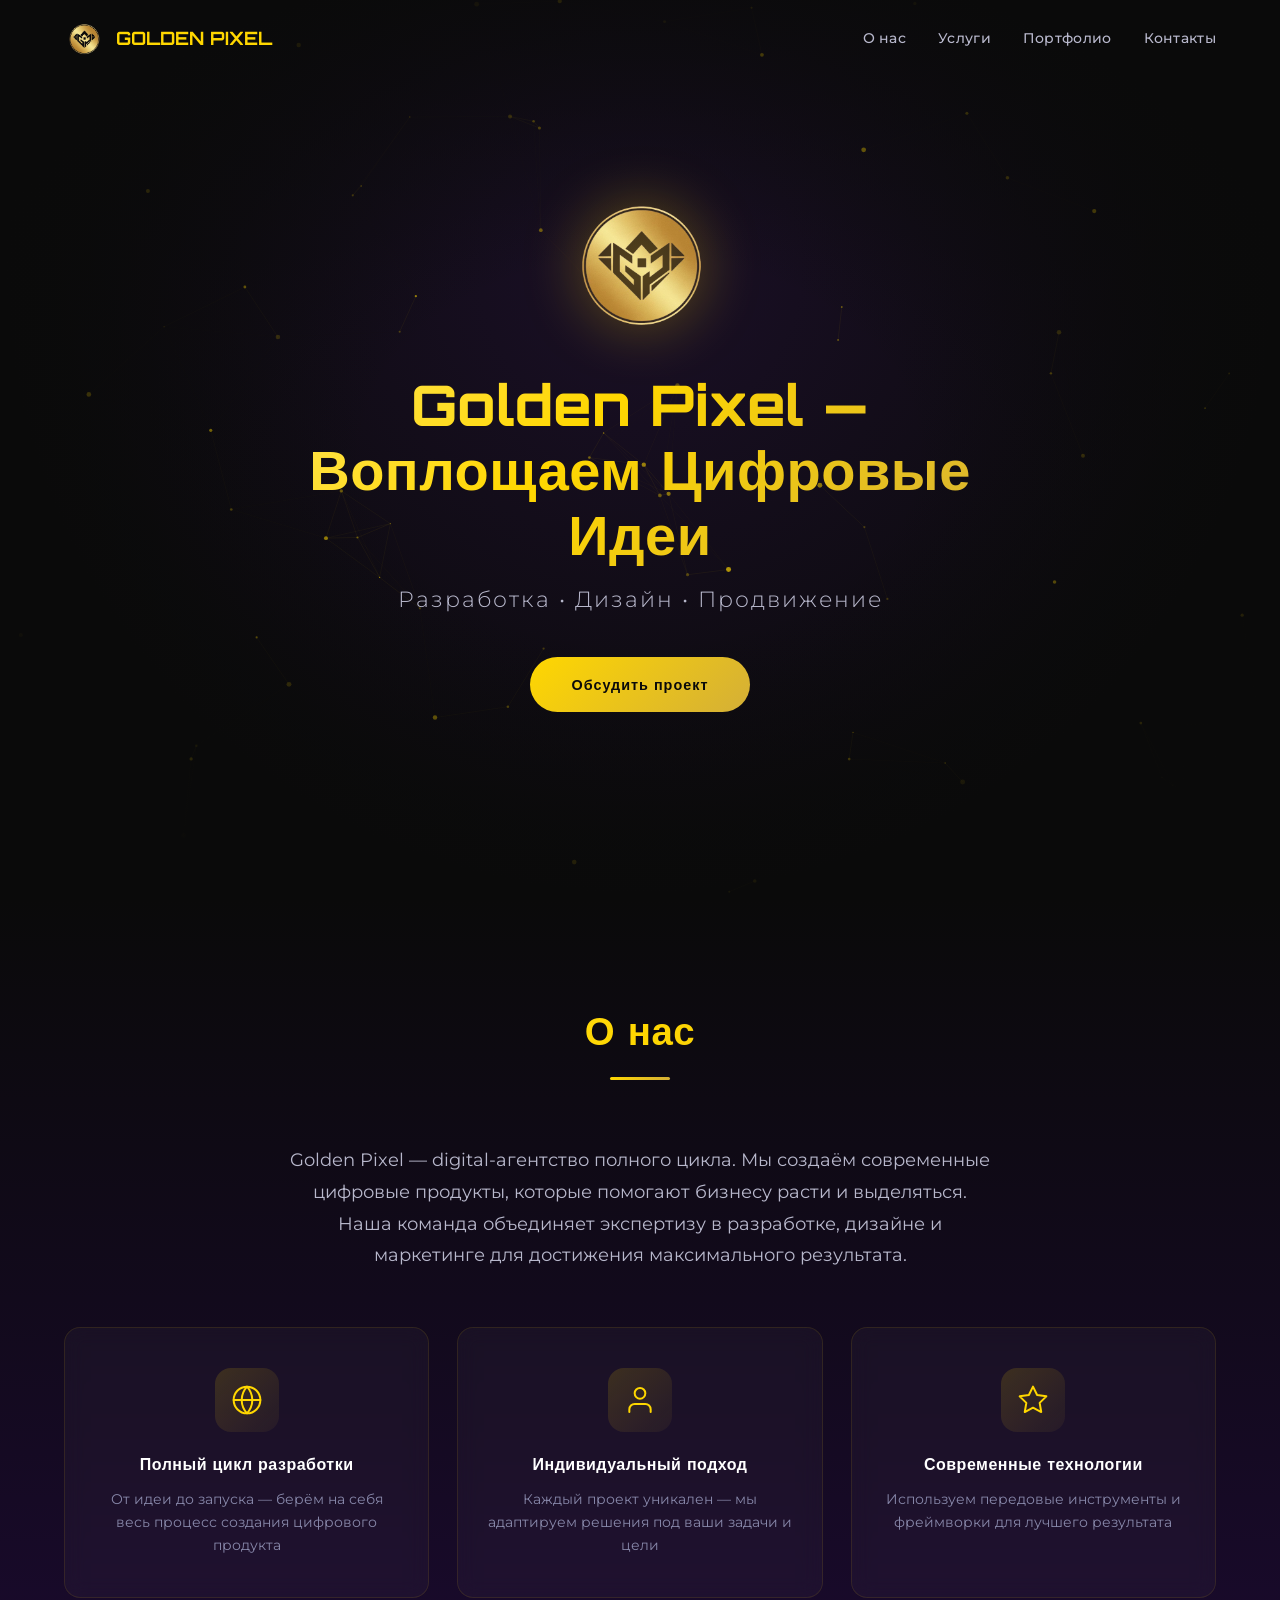
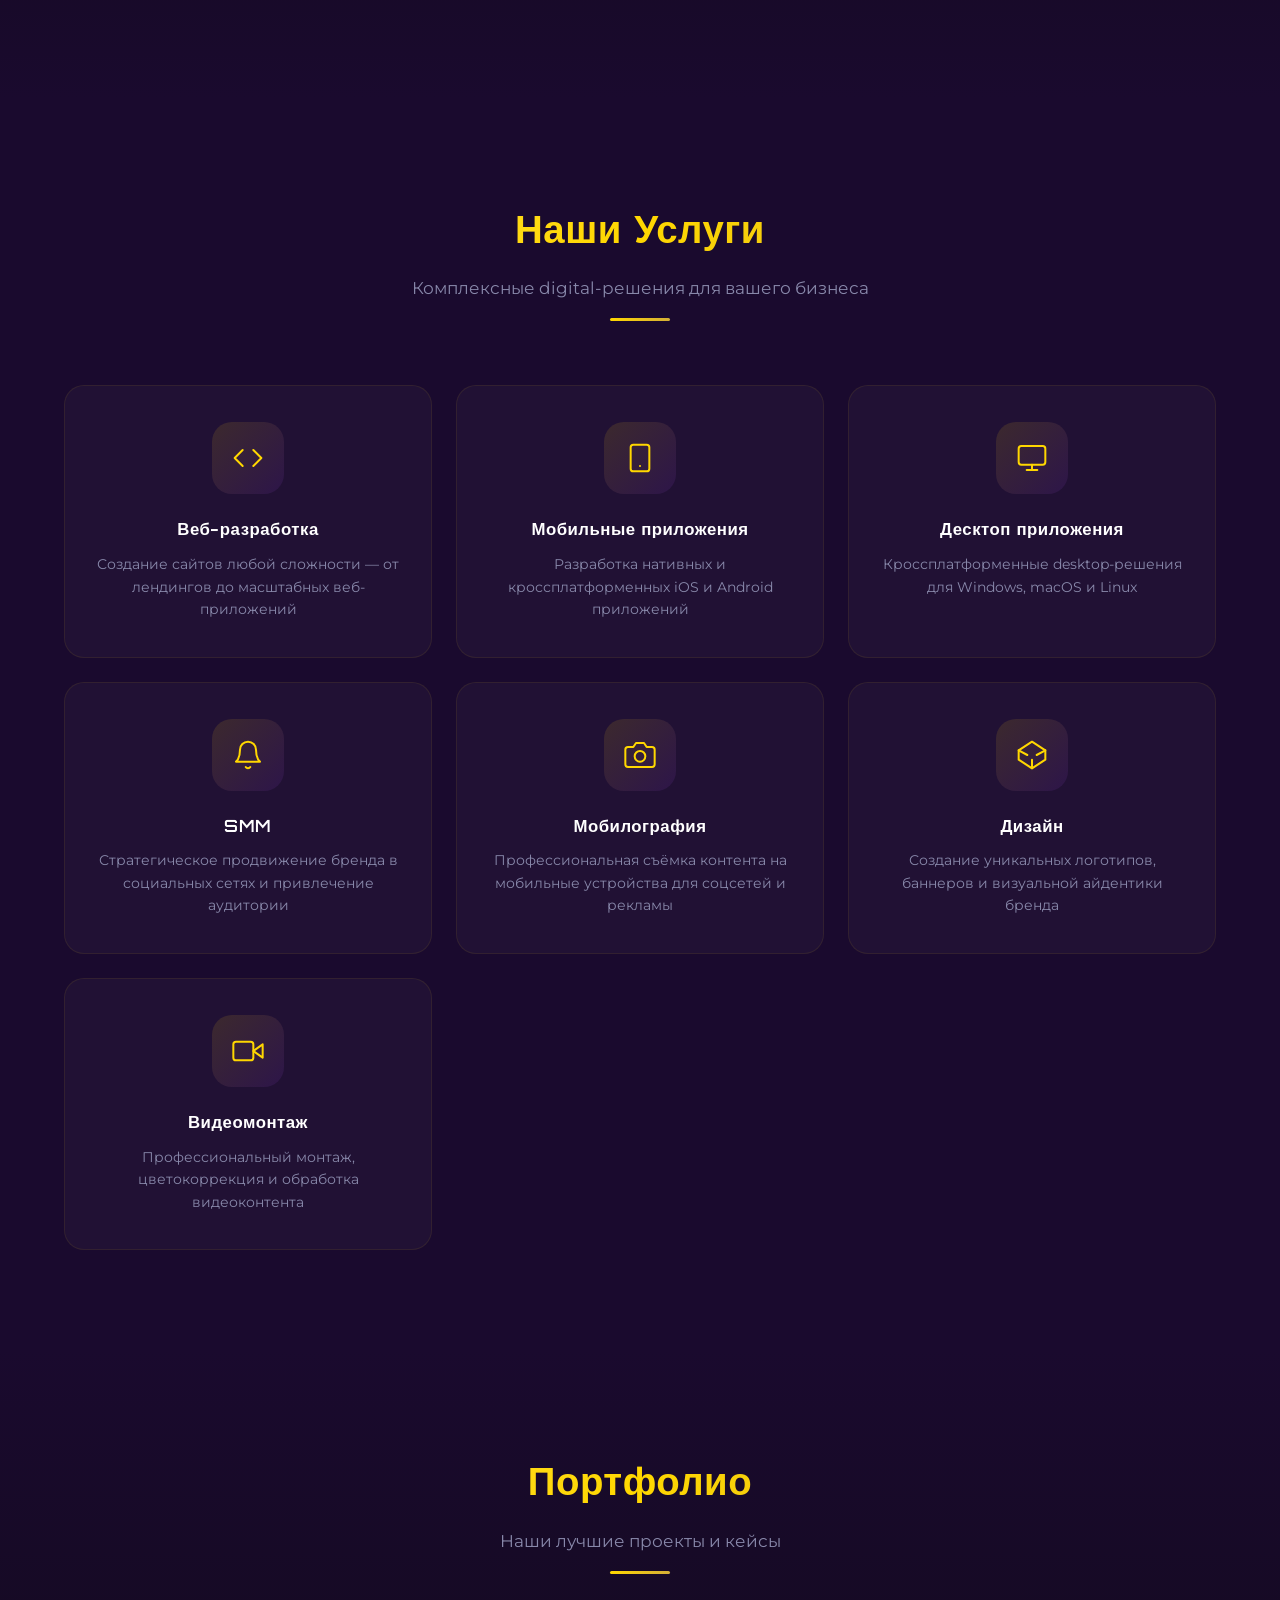
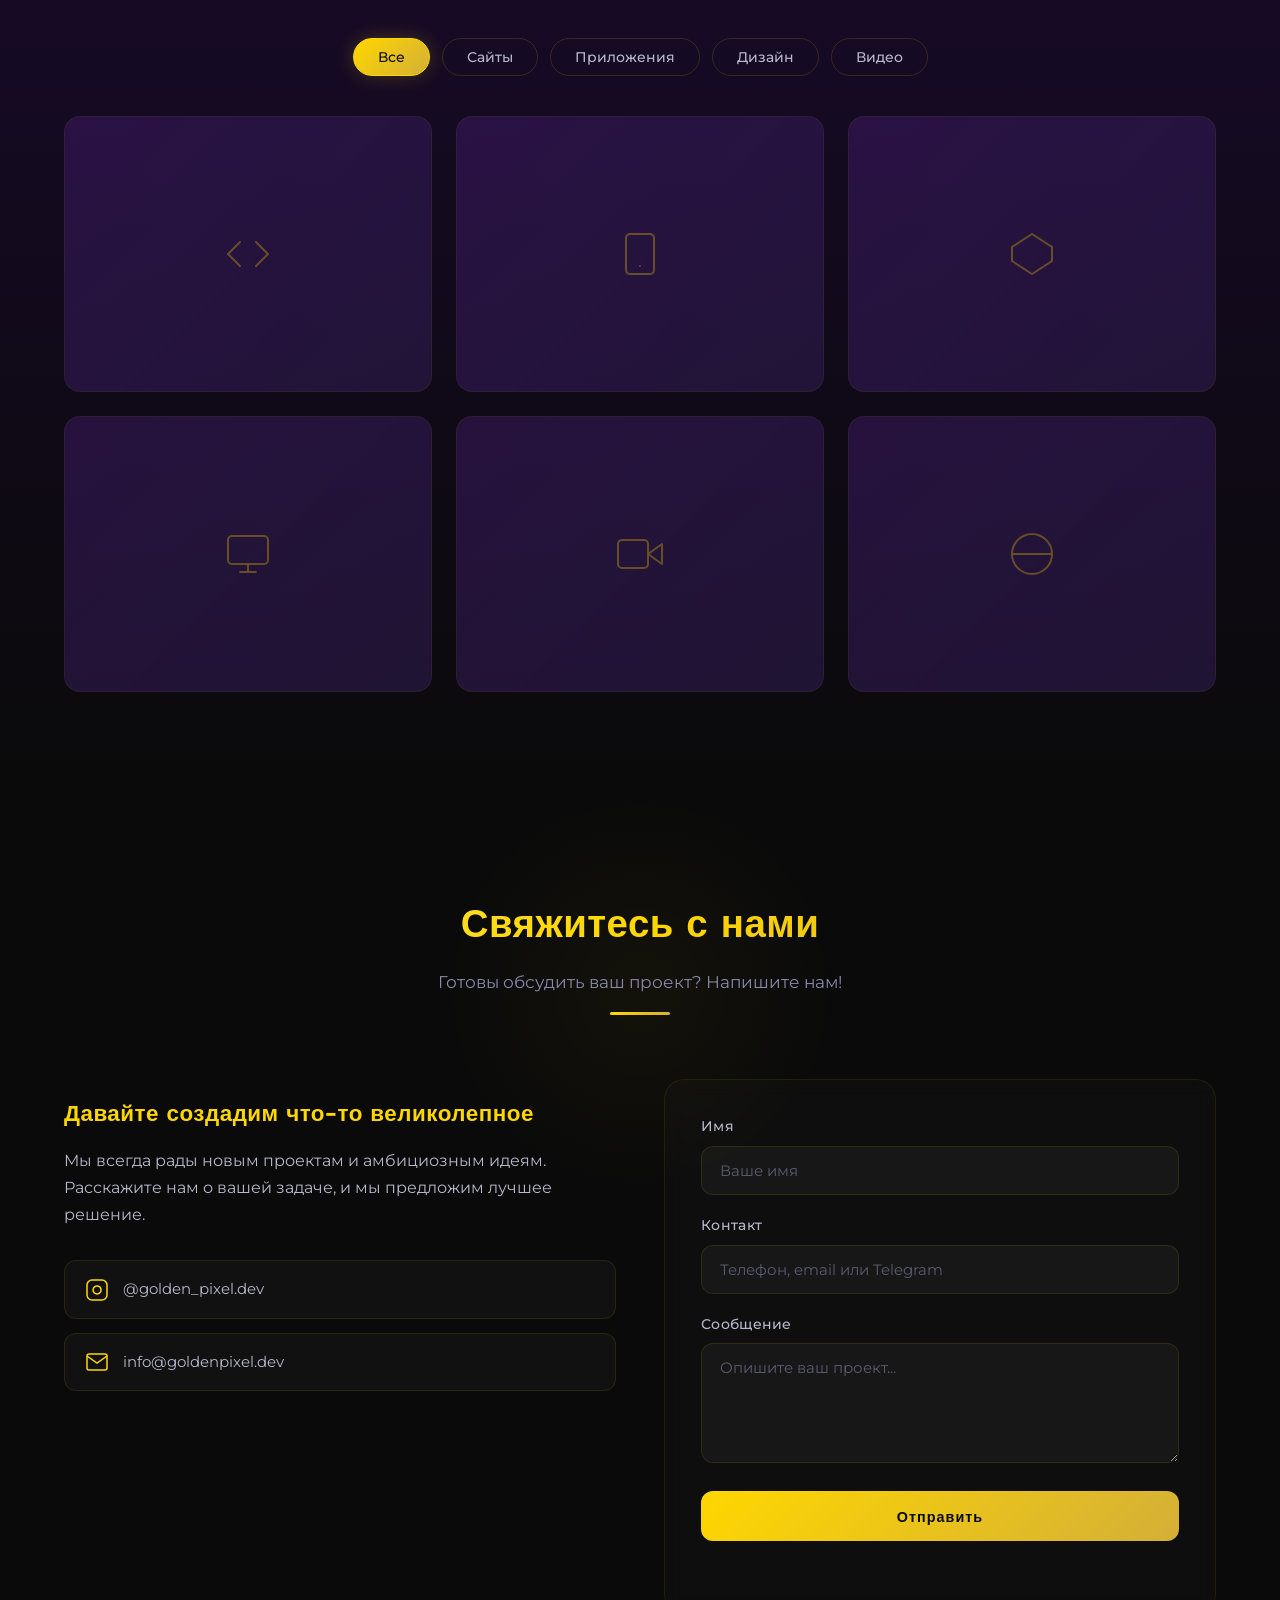
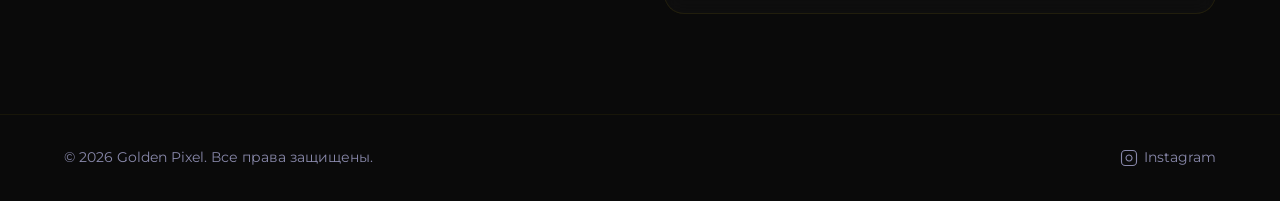
==== index.html @ eb55b077 "Add files via upload" ====
<!DOCTYPE html>
<html lang="ru">

<head>
    <meta charset="UTF-8">
    <meta name="viewport" content="width=device-width, initial-scale=1.0">
    <title>Golden Pixel — Воплощаем Цифровые Идеи</title>
    <meta name="description"
        content="Golden Pixel — digital-агентство полного цикла. Веб-разработка, мобильные приложения, дизайн, SMM и видеомонтаж. Премиальное качество, современные технологии.">

    <!-- Open Graph -->
    <meta property="og:type" content="website">
    <meta property="og:title" content="Golden Pixel — Воплощаем Цифровые Идеи">
    <meta property="og:description"
        content="Digital-агентство полного цикла. Веб-разработка, мобильные приложения, дизайн, SMM и видеомонтаж.">
    <meta property="og:url" content="https://goldenpixel.dev/">
    <meta property="og:site_name" content="Golden Pixel">
    <meta property="og:locale" content="ru_RU">
    <meta property="og:image" content="https://goldenpixel.dev/og-image.png">
    <meta property="og:image:width" content="1200">
    <meta property="og:image:height" content="630">

    <!-- Twitter Card -->
    <meta name="twitter:card" content="summary_large_image">
    <meta name="twitter:title" content="Golden Pixel — Воплощаем Цифровые Идеи">
    <meta name="twitter:description"
        content="Digital-агентство полного цикла. Веб-разработка, мобильные приложения, дизайн, SMM и видеомонтаж.">
    <meta name="twitter:image" content="https://goldenpixel.dev/og-image.png">

    <!-- Theme & PWA -->
    <meta name="theme-color" content="#0a0a0a">
    <meta name="color-scheme" content="dark">

    <!-- Favicon (inline SVG) -->
    <link rel="icon" type="image/svg+xml"
        href="data:image/svg+xml,%3Csvg xmlns='http://www.w3.org/2000/svg' viewBox='0 0 100 100'%3E%3Cdefs%3E%3ClinearGradient id='g' x1='0%25' y1='0%25' x2='100%25' y2='100%25'%3E%3Cstop offset='0%25' stop-color='%23FFE55C'/%3E%3Cstop offset='50%25' stop-color='%23FFD700'/%3E%3Cstop offset='100%25' stop-color='%23D4AF37'/%3E%3C/linearGradient%3E%3C/defs%3E%3Cpolygon points='50,5 95,50 50,95 5,50' fill='url(%23g)'/%3E%3Cpolygon points='50,30 70,50 50,70 30,50' fill='rgba(10,10,10,0.15)'/%3E%3C/svg%3E">

    <!-- Fonts -->
    <link rel="preconnect" href="https://fonts.googleapis.com">
    <link rel="preconnect" href="https://fonts.gstatic.com" crossorigin>
    <link
        href="https://fonts.googleapis.com/css2?family=Orbitron:wght@400;500;600;700;800;900&family=Montserrat:wght@300;400;500;600;700&display=swap"
        rel="stylesheet">

    <!-- Styles -->
    <link rel="stylesheet" href="style.css">
</head>

<body>

    <!-- Skip link для доступности -->
    <a href="#main-content" class="skip-link">Перейти к содержимому</a>

    <!-- Скрытый контейнер для SVG определений (логотип, фильтры) -->
    <svg xmlns="http://www.w3.org/2000/svg" style="position: absolute; width: 0; height: 0; overflow: hidden;"
        aria-hidden="true">
        <defs>
            <linearGradient id="logoGrad" x1="0%" y1="0%" x2="100%" y2="100%">
                <stop offset="0%" style="stop-color:#FFE55C" />
                <stop offset="50%" style="stop-color:#FFD700" />
                <stop offset="100%" style="stop-color:#D4AF37" />
            </linearGradient>
            <filter id="glow">
                <feGaussianBlur stdDeviation="3" result="coloredBlur" />
                <feMerge>
                    <feMergeNode in="coloredBlur" />
                    <feMergeNode in="SourceGraphic" />
                </feMerge>
            </filter>
        </defs>
    </svg>

    <!-- ========== NAVIGATION ========== -->
    <nav class="navbar" id="navbar">
        <div class="container">
            <a href="#hero" class="nav-logo">
                <img src="photo_2025-12-09_22-14-41-removebg-preview.png" alt="Golden Pixel Logo" class="nav-logo-img">
                GOLDEN PIXEL
            </a>
            <div class="nav-links">
                <a href="#about">О нас</a>
                <a href="#services">Услуги</a>
                <a href="#portfolio">Портфолио</a>
                <a href="#contacts">Контакты</a>
            </div>
            <button class="nav-burger" id="burger" onclick="toggleMenu()" aria-label="Открыть меню"
                aria-expanded="false" aria-controls="mobileMenu">
                <span></span>
                <span></span>
                <span></span>
            </button>
        </div>
    </nav>

    <!-- Mobile Menu -->
    <div class="mobile-menu" id="mobileMenu" role="dialog" aria-label="Навигация">
        <a href="#about" onclick="toggleMenu()">О нас</a>
        <a href="#services" onclick="toggleMenu()">Услуги</a>
        <a href="#portfolio" onclick="toggleMenu()">Портфолио</a>
        <a href="#contacts" onclick="toggleMenu()">Контакты</a>
    </div>

    <!-- ========== HERO SECTION ========== -->
    <main id="main-content">
        <section class="hero" id="hero">
            <canvas class="hero-canvas" id="heroCanvas"></canvas>
            <div class="hero-overlay"></div>
            <div class="hero-content">
                <div class="hero-logo">
                    <img src="photo_2025-12-09_22-14-41-removebg-preview.png" alt="Golden Pixel Large Logo">
                </div>
                <h1>Golden Pixel — Воплощаем Цифровые Идеи</h1>
                <p class="hero-subtitle">Разработка &bull; Дизайн &bull; Продвижение</p>
                <a href="#contacts" class="btn-primary">Обсудить проект</a>
            </div>
        </section>

        <!-- ========== ABOUT SECTION ========== -->
        <section class="section about" id="about">
            <div class="container">
                <div class="section-header reveal">
                    <h2>О нас</h2>
                    <div class="section-divider"></div>
                </div>
                <p class="about-text reveal">
                    Golden Pixel — digital-агентство полного цикла. Мы создаём современные цифровые продукты, которые
                    помогают бизнесу расти и выделяться. Наша команда объединяет экспертизу в разработке, дизайне и
                    маркетинге для достижения максимального результата.
                </p>
                <div class="advantages-grid">
                    <div class="advantage-card reveal reveal-delay-1">
                        <div class="advantage-icon">
                            <svg viewBox="0 0 24 24" stroke-linecap="round" stroke-linejoin="round">
                                <circle cx="12" cy="12" r="10" />
                                <path
                                    d="M2 12h20M12 2a15.3 15.3 0 0 1 4 10 15.3 15.3 0 0 1-4 10 15.3 15.3 0 0 1-4-10 15.3 15.3 0 0 1 4-10z" />
                            </svg>
                        </div>
                        <h3>Полный цикл разработки</h3>
                        <p>От идеи до запуска — берём на себя весь процесс создания цифрового продукта</p>
                    </div>
                    <div class="advantage-card reveal reveal-delay-2">
                        <div class="advantage-icon">
                            <svg viewBox="0 0 24 24" stroke-linecap="round" stroke-linejoin="round">
                                <path d="M20 21v-2a4 4 0 0 0-4-4H8a4 4 0 0 0-4 4v2" />
                                <circle cx="12" cy="7" r="4" />
                            </svg>
                        </div>
                        <h3>Индивидуальный подход</h3>
                        <p>Каждый проект уникален — мы адаптируем решения под ваши задачи и цели</p>
                    </div>
                    <div class="advantage-card reveal reveal-delay-3">
                        <div class="advantage-icon">
                            <svg viewBox="0 0 24 24" stroke-linecap="round" stroke-linejoin="round">
                                <polygon
                                    points="12 2 15.09 8.26 22 9.27 17 14.14 18.18 21.02 12 17.77 5.82 21.02 7 14.14 2 9.27 8.91 8.26 12 2" />
                            </svg>
                        </div>
                        <h3>Современные технологии</h3>
                        <p>Используем передовые инструменты и фреймворки для лучшего результата</p>
                    </div>
                </div>
            </div>
        </section>

        <!-- ========== SERVICES SECTION ========== -->
        <section class="section services" id="services">
            <div class="container">
                <div class="section-header reveal">
                    <h2>Наши Услуги</h2>
                    <p>Комплексные digital-решения для вашего бизнеса</p>
                    <div class="section-divider"></div>
                </div>
                <div class="services-grid">
                    <div class="service-card reveal reveal-delay-1">
                        <div class="service-icon">
                            <svg width="32" height="32" viewBox="0 0 24 24" fill="none" stroke="#FFD700"
                                stroke-width="1.5" stroke-linecap="round" stroke-linejoin="round">
                                <polyline points="16 18 22 12 16 6" />
                                <polyline points="8 6 2 12 8 18" />
                            </svg>
                        </div>
                        <h3>Веб-разработка</h3>
                        <p>Создание сайтов любой сложности — от лендингов до масштабных веб-приложений</p>
                    </div>
                    <div class="service-card reveal reveal-delay-2">
                        <div class="service-icon">
                            <svg width="32" height="32" viewBox="0 0 24 24" fill="none" stroke="#FFD700"
                                stroke-width="1.5" stroke-linecap="round" stroke-linejoin="round">
                                <rect x="5" y="2" width="14" height="20" rx="2" ry="2" />
                                <line x1="12" y1="18" x2="12.01" y2="18" />
                            </svg>
                        </div>
                        <h3>Мобильные приложения</h3>
                        <p>Разработка нативных и кроссплатформенных iOS и Android приложений</p>
                    </div>
                    <div class="service-card reveal reveal-delay-3">
                        <div class="service-icon">
                            <svg width="32" height="32" viewBox="0 0 24 24" fill="none" stroke="#FFD700"
                                stroke-width="1.5" stroke-linecap="round" stroke-linejoin="round">
                                <rect x="2" y="3" width="20" height="14" rx="2" ry="2" />
                                <line x1="8" y1="21" x2="16" y2="21" />
                                <line x1="12" y1="17" x2="12" y2="21" />
                            </svg>
                        </div>
                        <h3>Десктоп приложения</h3>
                        <p>Кроссплатформенные desktop-решения для Windows, macOS и Linux</p>
                    </div>
                    <div class="service-card reveal reveal-delay-4">
                        <div class="service-icon">
                            <svg width="32" height="32" viewBox="0 0 24 24" fill="none" stroke="#FFD700"
                                stroke-width="1.5" stroke-linecap="round" stroke-linejoin="round">
                                <path d="M18 8A6 6 0 0 0 6 8c0 7-3 9-3 9h18s-3-2-3-9" />
                                <path d="M13.73 21a2 2 0 0 1-3.46 0" />
                            </svg>
                        </div>
                        <h3>SMM</h3>
                        <p>Стратегическое продвижение бренда в социальных сетях и привлечение аудитории</p>
                    </div>
                    <div class="service-card reveal reveal-delay-5">
                        <div class="service-icon">
                            <svg width="32" height="32" viewBox="0 0 24 24" fill="none" stroke="#FFD700"
                                stroke-width="1.5" stroke-linecap="round" stroke-linejoin="round">
                                <path
                                    d="M23 19a2 2 0 0 1-2 2H3a2 2 0 0 1-2-2V8a2 2 0 0 1 2-2h4l2-3h6l2 3h4a2 2 0 0 1 2 2z" />
                                <circle cx="12" cy="13" r="4" />
                            </svg>
                        </div>
                        <h3>Мобилография</h3>
                        <p>Профессиональная съёмка контента на мобильные устройства для соцсетей и рекламы</p>
                    </div>
                    <div class="service-card reveal reveal-delay-6">
                        <div class="service-icon">
                            <!-- Fixed: replaced invalid <pentagon> with valid SVG hexagon path -->
                            <svg width="32" height="32" viewBox="0 0 24 24" fill="none" stroke="#FFD700"
                                stroke-width="1.5" stroke-linecap="round" stroke-linejoin="round">
                                <path d="M12 2l10 6.5v7L12 22 2 15.5v-7L12 2z" />
                                <line x1="12" y1="22" x2="12" y2="15.5" />
                                <line x1="22" y1="8.5" x2="15.5" y2="12" />
                                <line x1="2" y1="8.5" x2="8.5" y2="12" />
                            </svg>
                        </div>
                        <h3>Дизайн</h3>
                        <p>Создание уникальных логотипов, баннеров и визуальной айдентики бренда</p>
                    </div>
                    <div class="service-card reveal reveal-delay-7">
                        <div class="service-icon">
                            <svg width="32" height="32" viewBox="0 0 24 24" fill="none" stroke="#FFD700"
                                stroke-width="1.5" stroke-linecap="round" stroke-linejoin="round">
                                <polygon points="23 7 16 12 23 17 23 7" />
                                <rect x="1" y="5" width="15" height="14" rx="2" ry="2" />
                            </svg>
                        </div>
                        <h3>Видеомонтаж</h3>
                        <p>Профессиональный монтаж, цветокоррекция и обработка видеоконтента</p>
                    </div>
                </div>
            </div>
        </section>

        <!-- ========== PORTFOLIO SECTION ========== -->
        <section class="section portfolio" id="portfolio">
            <div class="container">
                <div class="section-header reveal">
                    <h2>Портфолио</h2>
                    <p>Наши лучшие проекты и кейсы</p>
                    <div class="section-divider"></div>
                </div>
                <div class="portfolio-tabs reveal" role="tablist" aria-label="Фильтр проектов">
                    <button class="portfolio-tab active" role="tab" aria-selected="true" aria-controls="portfolio-grid"
                        data-filter="all" id="tab-all">Все</button>
                    <button class="portfolio-tab" role="tab" aria-selected="false" aria-controls="portfolio-grid"
                        data-filter="sites" id="tab-sites">Сайты</button>
                    <button class="portfolio-tab" role="tab" aria-selected="false" aria-controls="portfolio-grid"
                        data-filter="apps" id="tab-apps">Приложения</button>
                    <button class="portfolio-tab" role="tab" aria-selected="false" aria-controls="portfolio-grid"
                        data-filter="design" id="tab-design">Дизайн</button>
                    <button class="portfolio-tab" role="tab" aria-selected="false" aria-controls="portfolio-grid"
                        data-filter="video" id="tab-video">Видео</button>
                </div>
                <div class="portfolio-grid" id="portfolio-grid" role="tabpanel" aria-labelledby="tab-all">
                    <div class="portfolio-item reveal reveal-delay-1" data-category="sites">
                        <div class="portfolio-placeholder">
                            <svg viewBox="0 0 24 24" stroke-linecap="round" stroke-linejoin="round">
                                <polyline points="16 18 22 12 16 6" />
                                <polyline points="8 6 2 12 8 18" />
                            </svg>
                        </div>
                        <div class="portfolio-item-overlay">
                            <h4>Корпоративный сайт</h4>
                            <p>Веб-разработка</p>
                        </div>
                    </div>
                    <div class="portfolio-item reveal reveal-delay-2" data-category="apps">
                        <div class="portfolio-placeholder">
                            <svg viewBox="0 0 24 24" stroke-linecap="round" stroke-linejoin="round">
                                <rect x="5" y="2" width="14" height="20" rx="2" ry="2" />
                                <line x1="12" y1="18" x2="12.01" y2="18" />
                            </svg>
                        </div>
                        <div class="portfolio-item-overlay">
                            <h4>Мобильное приложение</h4>
                            <p>iOS & Android</p>
                        </div>
                    </div>
                    <div class="portfolio-item reveal reveal-delay-3" data-category="design">
                        <div class="portfolio-placeholder">
                            <svg viewBox="0 0 24 24" stroke-linecap="round" stroke-linejoin="round">
                                <path d="M12 2l10 6.5v7L12 22 2 15.5v-7L12 2z" />
                            </svg>
                        </div>
                        <div class="portfolio-item-overlay">
                            <h4>Фирменный стиль</h4>
                            <p>Брендинг & Дизайн</p>
                        </div>
                    </div>
                    <div class="portfolio-item reveal reveal-delay-4" data-category="sites">
                        <div class="portfolio-placeholder">
                            <svg viewBox="0 0 24 24" stroke-linecap="round" stroke-linejoin="round">
                                <rect x="2" y="3" width="20" height="14" rx="2" ry="2" />
                                <line x1="8" y1="21" x2="16" y2="21" />
                                <line x1="12" y1="17" x2="12" y2="21" />
                            </svg>
                        </div>
                        <div class="portfolio-item-overlay">
                            <h4>Интернет-магазин</h4>
                            <p>E-Commerce</p>
                        </div>
                    </div>
                    <div class="portfolio-item reveal reveal-delay-5" data-category="video">
                        <div class="portfolio-placeholder">
                            <svg viewBox="0 0 24 24" stroke-linecap="round" stroke-linejoin="round">
                                <polygon points="23 7 16 12 23 17 23 7" />
                                <rect x="1" y="5" width="15" height="14" rx="2" ry="2" />
                            </svg>
                        </div>
                        <div class="portfolio-item-overlay">
                            <h4>Рекламный ролик</h4>
                            <p>Видеопродакшн</p>
                        </div>
                    </div>
                    <div class="portfolio-item reveal reveal-delay-6" data-category="design">
                        <div class="portfolio-placeholder">
                            <svg viewBox="0 0 24 24" stroke-linecap="round" stroke-linejoin="round">
                                <circle cx="12" cy="12" r="10" />
                                <path d="M2 12h20" />
                            </svg>
                        </div>
                        <div class="portfolio-item-overlay">
                            <h4>Баннерная реклама</h4>
                            <p>Digital-дизайн</p>
                        </div>
                    </div>
                </div>
            </div>
        </section>

        <!-- ========== CONTACTS SECTION ========== -->
        <section class="section contacts" id="contacts">
            <div class="container">
                <div class="section-header reveal">
                    <h2>Свяжитесь с нами</h2>
                    <p>Готовы обсудить ваш проект? Напишите нам!</p>
                    <div class="section-divider"></div>
                </div>
                <div class="contacts-wrapper">
                    <div class="contacts-info reveal">
                        <h3>Давайте создадим что-то великолепное</h3>
                        <p>Мы всегда рады новым проектам и амбициозным идеям. Расскажите нам о вашей задаче, и мы
                            предложим
                            лучшее решение.</p>
                        <a href="https://www.instagram.com/golden_pixel.dev/" target="_blank" rel="noopener"
                            class="contact-link">
                            <svg viewBox="0 0 24 24">
                                <rect x="2" y="2" width="20" height="20" rx="5" ry="5" />
                                <path d="M16 11.37A4 4 0 1 1 12.63 8 4 4 0 0 1 16 11.37z" />
                                <line x1="17.5" y1="6.5" x2="17.51" y2="6.5" />
                            </svg>
                            <span>@golden_pixel.dev</span>
                        </a>
                        <a href="mailto:info@goldenpixel.dev" class="contact-link">
                            <svg viewBox="0 0 24 24">
                                <path d="M4 4h16c1.1 0 2 .9 2 2v12c0 1.1-.9 2-2 2H4c-1.1 0-2-.9-2-2V6c0-1.1.9-2 2-2z" />
                                <polyline points="22,6 12,13 2,6" />
                            </svg>
                            <span>info@goldenpixel.dev</span>
                        </a>
                    </div>
                    <form class="contact-form reveal reveal-delay-2" id="contactForm"
                        action="https://formspree.io/f/YOUR_FORM_ID" method="POST" onsubmit="handleSubmit(event)">
                        <div class="form-group">
                            <label for="name">Имя</label>
                            <input type="text" id="name" name="name" placeholder="Ваше имя" required
                                autocomplete="name">
                        </div>
                        <div class="form-group">
                            <label for="contact">Контакт</label>
                            <input type="text" id="contact" name="contact" placeholder="Телефон, email или Telegram"
                                required autocomplete="email">
                        </div>
                        <div class="form-group">
                            <label for="message">Сообщение</label>
                            <textarea id="message" name="message" placeholder="Опишите ваш проект..."
                                required></textarea>
                        </div>
                        <button type="submit" class="btn-submit">Отправить</button>
                        <p class="form-status" id="formStatus" role="status" aria-live="polite"></p>
                    </form>
                </div>
            </div>
        </section>
    </main>

    <!-- ========== FOOTER ========== -->
    <footer class="footer">
        <div class="container">
            <span class="footer-copy">&copy; <span id="year"></span> Golden Pixel. Все права защищены.</span>
            <div class="footer-links">
                <a href="https://www.instagram.com/golden_pixel.dev/" target="_blank" rel="noopener">
                    <svg viewBox="0 0 24 24" fill="none" stroke="currentColor" stroke-width="1.5">
                        <rect x="2" y="2" width="20" height="20" rx="5" ry="5" />
                        <path d="M16 11.37A4 4 0 1 1 12.63 8 4 4 0 0 1 16 11.37z" />
                        <line x1="17.5" y1="6.5" x2="17.51" y2="6.5" />
                    </svg>
                    Instagram
                </a>
            </div>
        </div>
    </footer>

    <!-- Scripts -->
    <script src="script.js"></script>

</body>

</html>
---- style.css ----
/* ========== RESET & BASE ========== */
*,
*::before,
*::after {
    margin: 0;
    padding: 0;
    box-sizing: border-box;
}

/* Skip link — виден только при фокусе с клавиатуры */
.skip-link {
    position: absolute;
    top: -100px;
    left: 24px;
    z-index: 10000;
    padding: 12px 24px;
    background: var(--gold);
    color: var(--bg-dark);
    font-family: 'Orbitron', sans-serif;
    font-weight: 600;
    font-size: 0.9rem;
    border-radius: 8px;
    transition: top 0.3s ease;
}

.skip-link:focus {
    top: 24px;
    outline: 2px solid var(--gold-light);
    outline-offset: 2px;
}

:root {
    --gold: #FFD700;
    --gold-dark: #D4AF37;
    --gold-light: #FFE55C;
    --purple-deep: #2D1B4E;
    --purple: #4A1F7A;
    --purple-light: #6B3FA0;
    --bg-dark: #0a0a0a;
    --bg-purple: #1a0a2e;
    --text-primary: #ffffff;
    --text-secondary: #b8b8cc;
    --text-muted: #8888aa;
    --card-bg: rgba(255, 255, 255, 0.03);
    --card-border: rgba(255, 215, 0, 0.1);
    --glow-gold: 0 0 30px rgba(255, 215, 0, 0.3);
    --glow-gold-strong: 0 0 50px rgba(255, 215, 0, 0.5), 0 0 100px rgba(255, 215, 0, 0.2);
}

html {
    scroll-behavior: smooth;
}

body {
    font-family: 'Montserrat', sans-serif;
    background: var(--bg-dark);
    color: var(--text-primary);
    overflow-x: hidden;
    line-height: 1.6;
    width: 100%;
    position: relative;
}

html {
    scroll-behavior: smooth;
    overflow-x: hidden;
    width: 100%;
}

h1,
h2,
h3,
h4,
h5,
h6 {
    font-family: 'Orbitron', sans-serif;
    letter-spacing: 0.5px;
    overflow-wrap: break-word;
    word-wrap: break-word;
}

a {
    text-decoration: none;
    color: inherit;
}

/* Фокус для клавиатурной навигации */
a:focus-visible,
button:focus-visible,
input:focus-visible,
textarea:focus-visible {
    outline: 2px solid var(--gold);
    outline-offset: 2px;
}

ul {
    list-style: none;
}

.container {
    max-width: 1200px;
    margin: 0 auto;
    padding: 0 24px;
}

/* ========== NAVIGATION ========== */
.navbar {
    position: fixed;
    top: 0;
    left: 0;
    width: 100%;
    z-index: 1000;
    padding: 18px 0;
    transition: all 0.4s cubic-bezier(0.4, 0, 0.2, 1);
}

.navbar.scrolled {
    padding: 10px 0;
    background: rgba(10, 10, 10, 0.92);
    backdrop-filter: blur(20px);
    -webkit-backdrop-filter: blur(20px);
    border-bottom: 1px solid rgba(255, 215, 0, 0.08);
}

.navbar .container {
    display: flex;
    align-items: center;
    justify-content: space-between;
}

.nav-logo {
    display: flex;
    align-items: center;
    gap: 12px;
    font-family: 'Orbitron', sans-serif;
    font-weight: 700;
    font-size: 1.15rem;
    color: var(--gold);
}

.nav-logo-img {
    height: 40px;
    width: auto;
    object-fit: contain;
}

.nav-links {
    display: flex;
    gap: 32px;
    align-items: center;
}

.nav-links a {
    font-size: 0.88rem;
    font-weight: 500;
    color: var(--text-secondary);
    transition: color 0.3s;
    position: relative;
    letter-spacing: 0.3px;
}

.nav-links a::after {
    content: '';
    position: absolute;
    bottom: -4px;
    left: 0;
    width: 0;
    height: 2px;
    background: var(--gold);
    transition: width 0.3s;
}

.nav-links a:hover {
    color: var(--gold);
}

.nav-links a:hover::after {
    width: 100%;
}

.nav-burger {
    display: none;
    flex-direction: column;
    gap: 5px;
    cursor: pointer;
    padding: 4px;
    z-index: 1001;
    background: none;
    border: none;
}

.nav-burger span {
    width: 26px;
    height: 2px;
    background: var(--gold);
    border-radius: 2px;
    transition: all 0.3s;
}

.nav-burger.active span:nth-child(1) {
    transform: rotate(45deg) translate(5px, 5px);
}

.nav-burger.active span:nth-child(2) {
    opacity: 0;
}

.nav-burger.active span:nth-child(3) {
    transform: rotate(-45deg) translate(5px, -5px);
}

/* ========== HERO SECTION ========== */
.hero {
    position: relative;
    min-height: 100vh;
    display: flex;
    align-items: center;
    justify-content: center;
    overflow: hidden;
    background: radial-gradient(ellipse at 50% 30%, rgba(74, 31, 122, 0.25) 0%, var(--bg-dark) 70%);
}

.hero-canvas {
    position: absolute;
    top: 0;
    left: 0;
    width: 100%;
    height: 100%;
    z-index: 1;
}

.hero-overlay {
    position: absolute;
    top: 0;
    left: 0;
    width: 100%;
    height: 100%;
    background: radial-gradient(ellipse at center, transparent 30%, var(--bg-dark) 80%);
    z-index: 2;
}

.hero-content {
    position: relative;
    z-index: 3;
    text-align: center;
    max-width: 800px;
    padding: 0 24px;
    will-change: transform, opacity;
}

.hero-logo {
    width: 160px;
    height: 160px;
    margin: 0 auto 32px;
    animation: floatLogo 6s ease-in-out infinite;
}

.hero-logo img {
    width: 100%;
    height: 100%;
    object-fit: contain;
    filter: drop-shadow(0 0 30px rgba(255, 215, 0, 0.4));
}

@keyframes floatLogo {

    0%,
    100% {
        transform: translateY(0);
    }

    50% {
        transform: translateY(-12px);
    }
}

.hero h1 {
    font-size: clamp(2rem, 5vw, 3.5rem);
    font-weight: 800;
    line-height: 1.15;
    margin-bottom: 16px;
    background: linear-gradient(135deg, var(--gold-light) 0%, var(--gold) 40%, var(--gold-dark) 100%);
    -webkit-background-clip: text;
    -webkit-text-fill-color: transparent;
    background-clip: text;
}

.hero-subtitle {
    font-size: clamp(1rem, 2.5vw, 1.35rem);
    font-weight: 300;
    color: var(--text-secondary);
    margin-bottom: 40px;
    letter-spacing: 2px;
}

.btn-primary {
    display: inline-block;
    font-family: 'Orbitron', sans-serif;
    font-size: 0.9rem;
    font-weight: 600;
    padding: 16px 42px;
    background: linear-gradient(135deg, var(--gold) 0%, var(--gold-dark) 100%);
    color: var(--bg-dark);
    border: none;
    border-radius: 50px;
    cursor: pointer;
    transition: all 0.4s cubic-bezier(0.4, 0, 0.2, 1);
    letter-spacing: 1px;
    position: relative;
    overflow: hidden;
}

.btn-primary::before {
    content: '';
    position: absolute;
    top: 0;
    left: -100%;
    width: 100%;
    height: 100%;
    background: linear-gradient(90deg, transparent, rgba(255, 255, 255, 0.3), transparent);
    transition: left 0.5s;
}

.btn-primary:hover {
    transform: translateY(-3px) scale(1.04);
    box-shadow: var(--glow-gold-strong);
}

.btn-primary:hover::before {
    left: 100%;
}



/* ========== SECTION COMMON ========== */
.section {
    padding: 100px 0;
    position: relative;
    overflow: hidden;
}

.section-header {
    text-align: center;
    margin-bottom: 64px;
}

.section-header h2 {
    font-size: clamp(1.6rem, 3.5vw, 2.4rem);
    font-weight: 700;
    margin-bottom: 16px;
    background: linear-gradient(135deg, var(--gold-light), var(--gold), var(--gold-dark));
    -webkit-background-clip: text;
    -webkit-text-fill-color: transparent;
    background-clip: text;
}

.section-header p {
    font-size: 1.05rem;
    color: var(--text-muted);
    max-width: 560px;
    margin: 0 auto;
}

.section-divider {
    width: 60px;
    height: 3px;
    background: linear-gradient(90deg, var(--gold), var(--gold-dark));
    margin: 16px auto 0;
    border-radius: 2px;
}

/* ========== ABOUT SECTION ========== */
.about {
    background: linear-gradient(180deg, var(--bg-dark) 0%, var(--bg-purple) 100%);
}

.about-text {
    text-align: center;
    max-width: 700px;
    margin: 0 auto 56px;
    font-size: 1.1rem;
    color: var(--text-secondary);
    line-height: 1.8;
}

.advantages-grid {
    display: grid;
    grid-template-columns: repeat(3, 1fr);
    gap: 28px;
    width: 100%;
}

.advantage-card {
    background: var(--card-bg);
    border: 1px solid var(--card-border);
    border-radius: 16px;
    padding: 40px 28px;
    text-align: center;
    transition: all 0.4s cubic-bezier(0.4, 0, 0.2, 1);
    backdrop-filter: blur(10px);
}

.advantage-card:hover {
    transform: translateY(-6px);
    border-color: rgba(255, 215, 0, 0.3);
    box-shadow: var(--glow-gold);
}

.advantage-icon {
    width: 64px;
    height: 64px;
    margin: 0 auto 20px;
    background: linear-gradient(135deg, rgba(255, 215, 0, 0.15), rgba(212, 175, 55, 0.05));
    border-radius: 16px;
    display: flex;
    align-items: center;
    justify-content: center;
}

.advantage-icon svg {
    width: 32px;
    height: 32px;
    stroke: var(--gold);
    fill: none;
    stroke-width: 1.5;
}

.advantage-card h3 {
    font-size: 1rem;
    font-weight: 600;
    margin-bottom: 10px;
    color: var(--text-primary);
}

.advantage-card p {
    font-size: 0.9rem;
    color: var(--text-muted);
    line-height: 1.6;
}

/* ========== SERVICES SECTION ========== */
.services {
    background: var(--bg-purple);
}

.services-grid {
    display: grid;
    grid-template-columns: repeat(auto-fit, minmax(280px, 1fr));
    gap: 24px;
    width: 100%;
}

.service-card {
    background: rgba(255, 255, 255, 0.03);
    border: 1px solid rgba(255, 215, 0, 0.08);
    border-radius: 20px;
    padding: 36px 28px;
    text-align: center;
    transition: all 0.45s cubic-bezier(0.4, 0, 0.2, 1);
    position: relative;
    overflow: hidden;
}

.service-card::before {
    content: '';
    position: absolute;
    top: 0;
    left: 0;
    right: 0;
    height: 3px;
    background: linear-gradient(90deg, transparent, var(--gold), transparent);
    opacity: 0;
    transition: opacity 0.4s;
}

.service-card:hover {
    transform: translateY(-8px);
    border-color: rgba(255, 215, 0, 0.25);
    box-shadow: 0 20px 60px rgba(0, 0, 0, 0.4), 0 0 40px rgba(255, 215, 0, 0.1);
    background: rgba(255, 255, 255, 0.05);
}

.service-card:hover::before {
    opacity: 1;
}

.service-icon {
    width: 72px;
    height: 72px;
    margin: 0 auto 22px;
    background: linear-gradient(135deg, rgba(255, 215, 0, 0.12), rgba(74, 31, 122, 0.3));
    border-radius: 20px;
    display: flex;
    align-items: center;
    justify-content: center;
    font-size: 2rem;
    transition: all 0.4s;
}

.service-card:hover .service-icon {
    transform: scale(1.1) rotate(5deg);
    box-shadow: 0 0 25px rgba(255, 215, 0, 0.2);
}

.service-card h3 {
    font-size: 1.05rem;
    font-weight: 600;
    margin-bottom: 10px;
    color: var(--text-primary);
}

.service-card p {
    font-size: 0.88rem;
    color: var(--text-muted);
    line-height: 1.6;
}

/* ========== PORTFOLIO SECTION ========== */
.portfolio {
    background: linear-gradient(180deg, var(--bg-purple) 0%, var(--bg-dark) 100%);
}

.portfolio-tabs {
    display: flex;
    justify-content: center;
    gap: 12px;
    margin-bottom: 40px;
    flex-wrap: wrap;
}

.portfolio-tab {
    font-family: 'Montserrat', sans-serif;
    font-size: 0.85rem;
    font-weight: 500;
    padding: 10px 24px;
    border: 1px solid rgba(255, 215, 0, 0.15);
    border-radius: 30px;
    background: transparent;
    color: var(--text-secondary);
    cursor: pointer;
    transition: all 0.3s;
}

.portfolio-tab:hover,
.portfolio-tab.active {
    background: linear-gradient(135deg, var(--gold), var(--gold-dark));
    color: var(--bg-dark);
    border-color: var(--gold);
    box-shadow: 0 0 20px rgba(255, 215, 0, 0.2);
}

.portfolio-grid {
    display: grid;
    grid-template-columns: repeat(auto-fit, minmax(280px, 1fr));
    gap: 24px;
    width: 100%;
}

.portfolio-item {
    position: relative;
    border-radius: 16px;
    overflow: hidden;
    aspect-ratio: 4/3;
    background: linear-gradient(135deg, rgba(74, 31, 122, 0.4), rgba(45, 27, 78, 0.6));
    border: 1px solid rgba(255, 215, 0, 0.06);
    cursor: pointer;
    transition: all 0.4s;
}

.portfolio-item:hover {
    transform: translateY(-4px);
    box-shadow: 0 16px 48px rgba(0, 0, 0, 0.4);
    border-color: rgba(255, 215, 0, 0.2);
}

.portfolio-placeholder {
    width: 100%;
    height: 100%;
    display: flex;
    flex-direction: column;
    align-items: center;
    justify-content: center;
    gap: 12px;
    transition: all 0.4s;
}

.portfolio-placeholder svg {
    width: 48px;
    height: 48px;
    stroke: var(--gold);
    opacity: 0.3;
    fill: none;
    stroke-width: 1;
}

.portfolio-item-overlay {
    position: absolute;
    bottom: 0;
    left: 0;
    right: 0;
    padding: 24px;
    background: linear-gradient(0deg, rgba(10, 10, 10, 0.95) 0%, transparent 100%);
    transform: translateY(20px);
    opacity: 0;
    transition: all 0.4s;
}

.portfolio-item:hover .portfolio-item-overlay {
    transform: translateY(0);
    opacity: 1;
}

.portfolio-item-overlay h4 {
    font-size: 0.95rem;
    color: var(--gold);
    margin-bottom: 4px;
}

.portfolio-item-overlay p {
    font-size: 0.8rem;
    color: var(--text-muted);
}

/* ========== CONTACTS SECTION ========== */
.contacts {
    background: var(--bg-dark);
    position: relative;
}

.contacts::before {
    content: '';
    position: absolute;
    top: 0;
    left: 50%;
    transform: translateX(-50%);
    width: 400px;
    height: 400px;
    background: radial-gradient(circle, rgba(255, 215, 0, 0.04) 0%, transparent 70%);
    pointer-events: none;
}

.contacts-wrapper {
    display: grid;
    grid-template-columns: 1fr 1fr;
    gap: 48px;
    align-items: start;
    width: 100%;
}

.contacts-info {
    padding-top: 16px;
}

.contacts-info h3 {
    font-size: 1.4rem;
    color: var(--gold);
    margin-bottom: 16px;
}

.contacts-info p {
    color: var(--text-secondary);
    margin-bottom: 32px;
    line-height: 1.7;
}

.contact-link {
    display: flex;
    align-items: center;
    gap: 14px;
    padding: 16px 20px;
    background: var(--card-bg);
    border: 1px solid var(--card-border);
    border-radius: 12px;
    margin-bottom: 14px;
    transition: all 0.3s;
}

.contact-link:hover {
    border-color: rgba(255, 215, 0, 0.3);
    transform: translateX(6px);
    box-shadow: var(--glow-gold);
}

.contact-link svg {
    width: 24px;
    height: 24px;
    stroke: var(--gold);
    fill: none;
    stroke-width: 1.5;
    flex-shrink: 0;
}

.contact-link span {
    font-size: 0.95rem;
    color: var(--text-secondary);
}

.contact-form {
    background: rgba(255, 255, 255, 0.02);
    border: 1px solid rgba(255, 215, 0, 0.08);
    border-radius: 20px;
    padding: 36px;
    backdrop-filter: blur(10px);
}

.form-group {
    margin-bottom: 20px;
}

.form-group label {
    display: block;
    font-size: 0.85rem;
    font-weight: 500;
    color: var(--text-secondary);
    margin-bottom: 8px;
    letter-spacing: 0.3px;
}

.form-group input,
.form-group textarea {
    width: 100%;
    padding: 14px 18px;
    background: rgba(255, 255, 255, 0.04);
    border: 1px solid rgba(255, 215, 0, 0.1);
    border-radius: 12px;
    color: var(--text-primary);
    font-family: 'Montserrat', sans-serif;
    font-size: 0.95rem;
    transition: all 0.3s;
    outline: none;
}

.form-group input:focus,
.form-group textarea:focus {
    border-color: rgba(255, 215, 0, 0.4);
    box-shadow: 0 0 20px rgba(255, 215, 0, 0.08);
}

.form-group textarea {
    resize: vertical;
    min-height: 120px;
}

.form-group input::placeholder,
.form-group textarea::placeholder {
    color: var(--text-muted);
    opacity: 0.6;
}

.btn-submit {
    width: 100%;
    padding: 16px;
    font-family: 'Orbitron', sans-serif;
    font-size: 0.9rem;
    font-weight: 600;
    background: linear-gradient(135deg, var(--gold), var(--gold-dark));
    color: var(--bg-dark);
    border: none;
    border-radius: 12px;
    cursor: pointer;
    transition: all 0.4s;
    letter-spacing: 1px;
}

.btn-submit:hover {
    transform: translateY(-2px);
    box-shadow: var(--glow-gold-strong);
}

.btn-submit:disabled {
    cursor: not-allowed;
    opacity: 0.9;
}

.form-status {
    margin-top: 16px;
    font-size: 0.9rem;
    min-height: 1.4em;
}

.form-status.success {
    color: #4CAF50;
}

.form-status.error {
    color: #f44336;
}

/* ========== FOOTER ========== */
.footer {
    background: var(--bg-dark);
    padding: 32px 0;
    border-top: 1px solid rgba(255, 215, 0, 0.06);
}

.footer .container {
    display: flex;
    align-items: center;
    justify-content: space-between;
    flex-wrap: wrap;
    gap: 16px;
}

.footer-copy {
    font-size: 0.85rem;
    color: var(--text-muted);
}

.footer-links {
    display: flex;
    align-items: center;
    gap: 20px;
}

.footer-links a {
    color: var(--text-muted);
    transition: color 0.3s;
    display: flex;
    align-items: center;
    gap: 6px;
    font-size: 0.85rem;
}

.footer-links a:hover {
    color: var(--gold);
}

.footer-links svg {
    width: 18px;
    height: 18px;
}

/* ========== ANIMATIONS ========== */
.reveal {
    opacity: 0;
    transform: translateY(40px);
    transition: all 0.8s cubic-bezier(0.4, 0, 0.2, 1);
}

.reveal.visible {
    opacity: 1;
    transform: translateY(0);
}

.reveal-delay-1 {
    transition-delay: 0.1s;
}

.reveal-delay-2 {
    transition-delay: 0.2s;
}

.reveal-delay-3 {
    transition-delay: 0.3s;
}

.reveal-delay-4 {
    transition-delay: 0.4s;
}

.reveal-delay-5 {
    transition-delay: 0.5s;
}

.reveal-delay-6 {
    transition-delay: 0.6s;
}

.reveal-delay-7 {
    transition-delay: 0.7s;
}

/* ========== MOBILE NAV (smooth animation) ========== */
.mobile-menu {
    position: fixed;
    top: 0;
    left: 0;
    width: 100%;
    height: 100vh;
    background: rgba(10, 10, 10, 0.97);
    backdrop-filter: blur(20px);
    z-index: 999;
    display: flex;
    flex-direction: column;
    align-items: center;
    justify-content: center;
    gap: 28px;
    opacity: 0;
    visibility: hidden;
    transition: opacity 0.4s ease, visibility 0.4s ease;
}

.mobile-menu.active {
    opacity: 1;
    visibility: visible;
}

.mobile-menu a {
    font-family: 'Orbitron', sans-serif;
    font-size: 1.2rem;
    font-weight: 500;
    color: var(--text-secondary);
    transition: color 0.3s, transform 0.4s ease;
    transform: translateY(20px);
    opacity: 0;
}

.mobile-menu.active a {
    transform: translateY(0);
    opacity: 1;
}

.mobile-menu.active a:nth-child(1) {
    transition-delay: 0.1s;
}

.mobile-menu.active a:nth-child(2) {
    transition-delay: 0.15s;
}

.mobile-menu.active a:nth-child(3) {
    transition-delay: 0.2s;
}

.mobile-menu.active a:nth-child(4) {
    transition-delay: 0.25s;
}

.mobile-menu a:hover,
.mobile-menu a:focus-visible {
    color: var(--gold);
}

/* ========== RESPONSIVE ========== */

/* Ultra-wide Screens */
@media (min-width: 2560px) {
    .container {
        max-width: 1800px;
    }

    .hero h1 {
        font-size: 5rem;
    }

    .section-header h2 {
        font-size: 3.5rem;
    }
}

/* Standard Desktop / Laptops */
@media (max-width: 1440px) {
    .container {
        max-width: 1200px;
    }
}

/* Tablets (Landscape) / Small Laptops */
@media (max-width: 1024px) {
    .container {
        padding: 0 24px;
    }

    .services-grid {
        grid-template-columns: repeat(auto-fit, minmax(280px, 1fr));
    }

    .portfolio-grid {
        grid-template-columns: repeat(auto-fit, minmax(300px, 1fr));
    }
}

/* Tablets (Portrait) */
@media (max-width: 768px) {
    .nav-links {
        display: none;
    }

    .nav-burger {
        display: flex;
    }

    .section {
        padding: 80px 0;
    }

    .advantages-grid {
        grid-template-columns: 1fr;
        max-width: 550px;
        margin: 0 auto;
    }

    .contacts-wrapper {
        grid-template-columns: 1fr;
        gap: 40px;
    }

    .contact-link {
        justify-content: center;
    }

    .hero-logo {
        width: 120px;
        height: 120px;
    }

    .portfolio-grid {
        grid-template-columns: repeat(2, 1fr);
    }

    .footer .container {
        flex-direction: column;
        text-align: center;
        width: 100%;
    }
}

/* Large Phones */
@media (max-width: 480px) {
    .section-header h2 {
        font-size: 1.8rem;
    }

    .hero h1 {
        font-size: 2.2rem;
    }

    .portfolio-grid {
        grid-template-columns: 1fr;
    }
}

/* Medium Phones */
@media (max-width: 425px) {
    .section-header p {
        font-size: 0.95rem;
    }

    .about-text {
        font-size: 0.95rem;
    }

    .portfolio-tabs {
        gap: 10px;
    }

    .portfolio-tab {
        padding: 8px 16px;
        font-size: 0.8rem;
    }
}

/* Standard Phones (iPhone) */
@media (max-width: 375px) {
    .container {
        padding: 0 18px;
    }

    .hero-subtitle {
        font-size: 0.85rem;
        letter-spacing: 0.5px;
    }

    .btn-primary {
        padding: 14px 28px;
        font-size: 0.8rem;
    }

    .contact-form {
        padding: 24px 16px;
    }

    .portfolio-tab {
        padding: 7px 14px;
        font-size: 0.75rem;
    }
}

/* Small Phones */
@media (max-width: 320px) {
    .container {
        padding: 0 14px;
    }

    .nav-logo {
        font-size: 0.95rem;
        gap: 8px;
    }

    .nav-logo-img {
        height: 32px;
    }

    .section-header h2 {
        font-size: 1.4rem;
    }

    .hero h1 {
        font-size: 1.6rem;
    }

    .hero-logo {
        width: 100px;
        height: 100px;
        margin-bottom: 20px;
    }

    .portfolio-tabs {
        gap: 6px;
    }

    .portfolio-tab {
        padding: 6px 12px;
    }

    .contact-link {
        padding: 12px 14px;
        font-size: 0.85rem;
    }
}

/* ========== REDUCED MOTION ========== */
@media (prefers-reduced-motion: reduce) {

    *,
    *::before,
    *::after {
        animation-duration: 0.01ms !important;
        animation-iteration-count: 1 !important;
        transition-duration: 0.01ms !important;
    }

    .hero-logo {
        animation: none;
    }


    .reveal {
        opacity: 1;
        transform: none;
    }

    .reveal.visible {
        transform: none;
    }
}

/* ========== PRINT ========== */
@media print {

    .skip-link,
    .navbar,
    .nav-burger,
    .mobile-menu,
    .hero-canvas,
    .hero-overlay,
    .btn-primary {
        display: none !important;
    }

    body {
        background: #fff;
        color: #111;
    }

    .hero {
        min-height: auto;
        padding: 40px 0;
        background: none;
    }

    .hero h1 {
        color: #333;
        -webkit-text-fill-color: #333;
        background: none;
    }

    .hero-subtitle {
        color: #666;
    }

    .section {
        padding: 40px 0;
    }

    .section-header h2 {
        color: #333;
        -webkit-text-fill-color: #333;
        background: none;
    }

    .advantage-card,
    .service-card,
    .portfolio-item,
    .contact-form {
        border-color: #ddd;
        box-shadow: none;
    }

    .nav-logo {
        color: #333;
    }

    a {
        color: #333;
    }

    .footer {
        border-top-color: #ddd;
    }

    .footer-copy,
    .footer-links a {
        color: #666;
    }
}
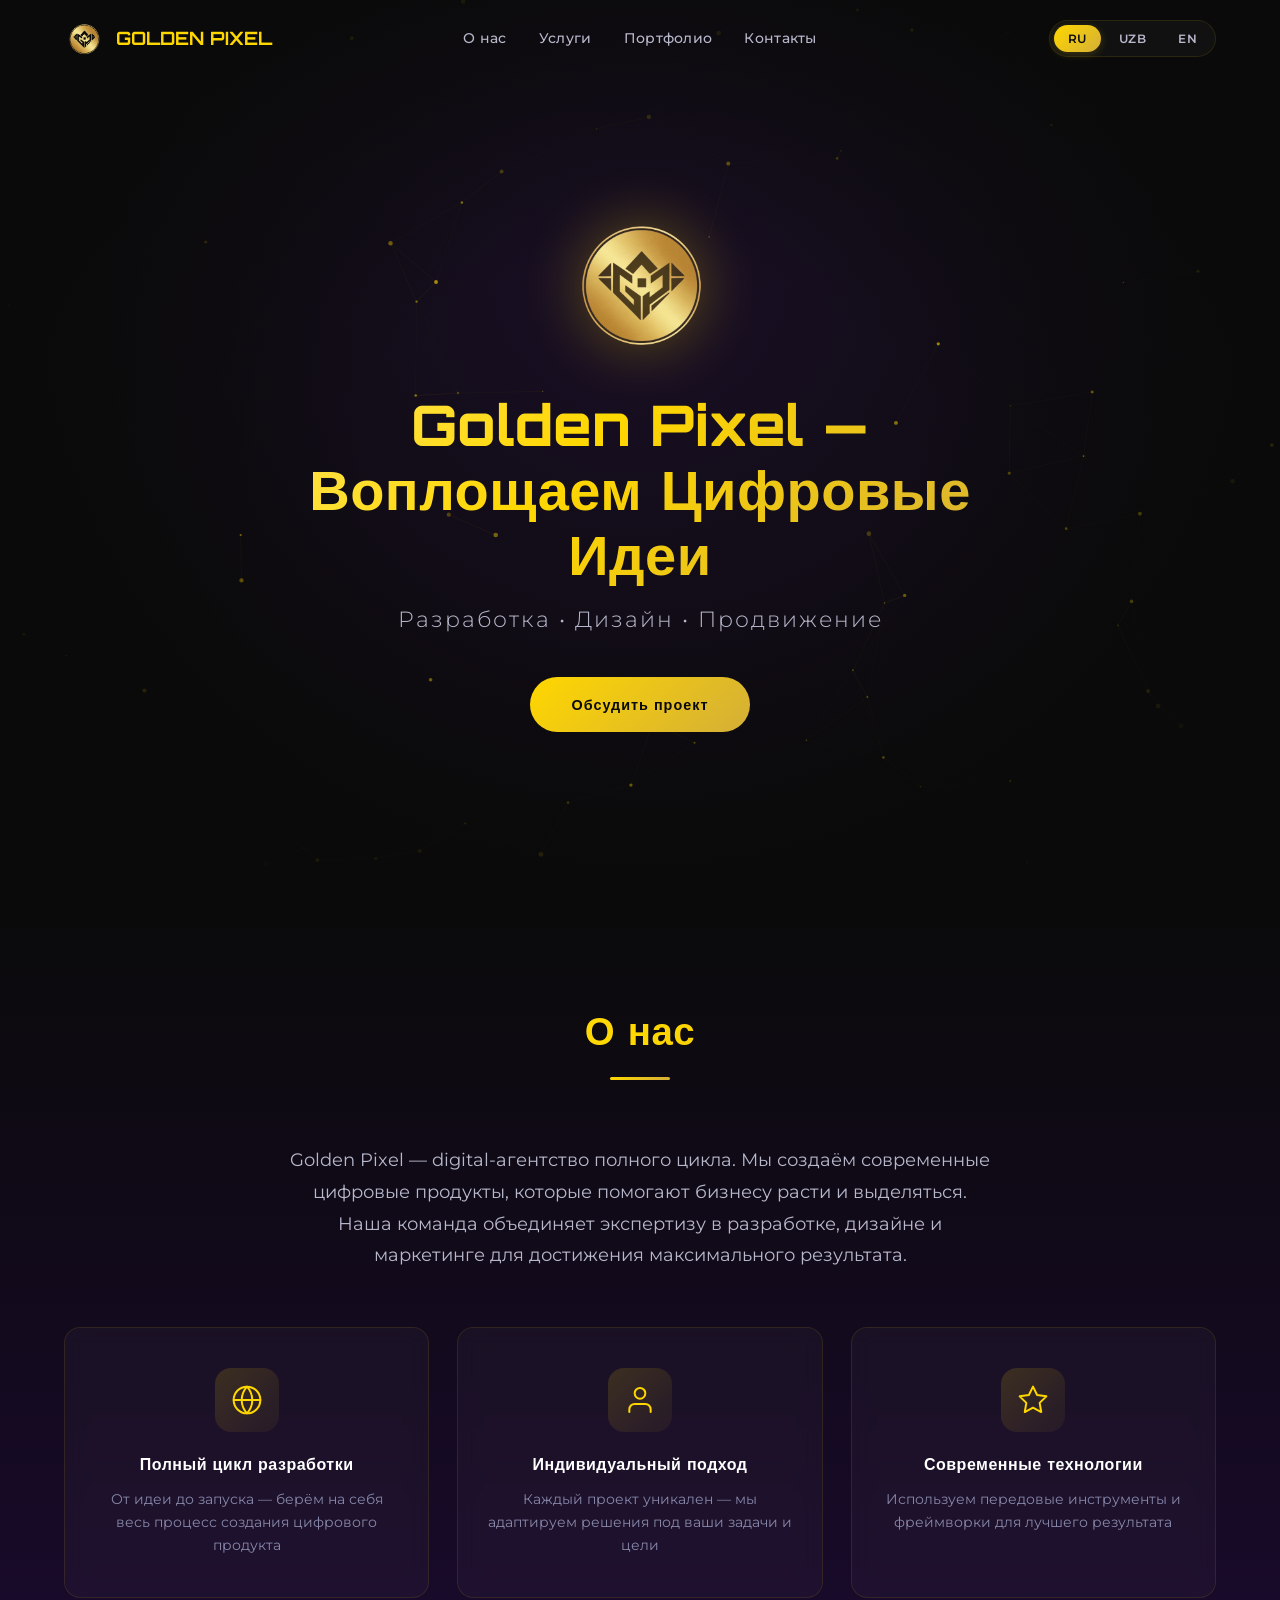
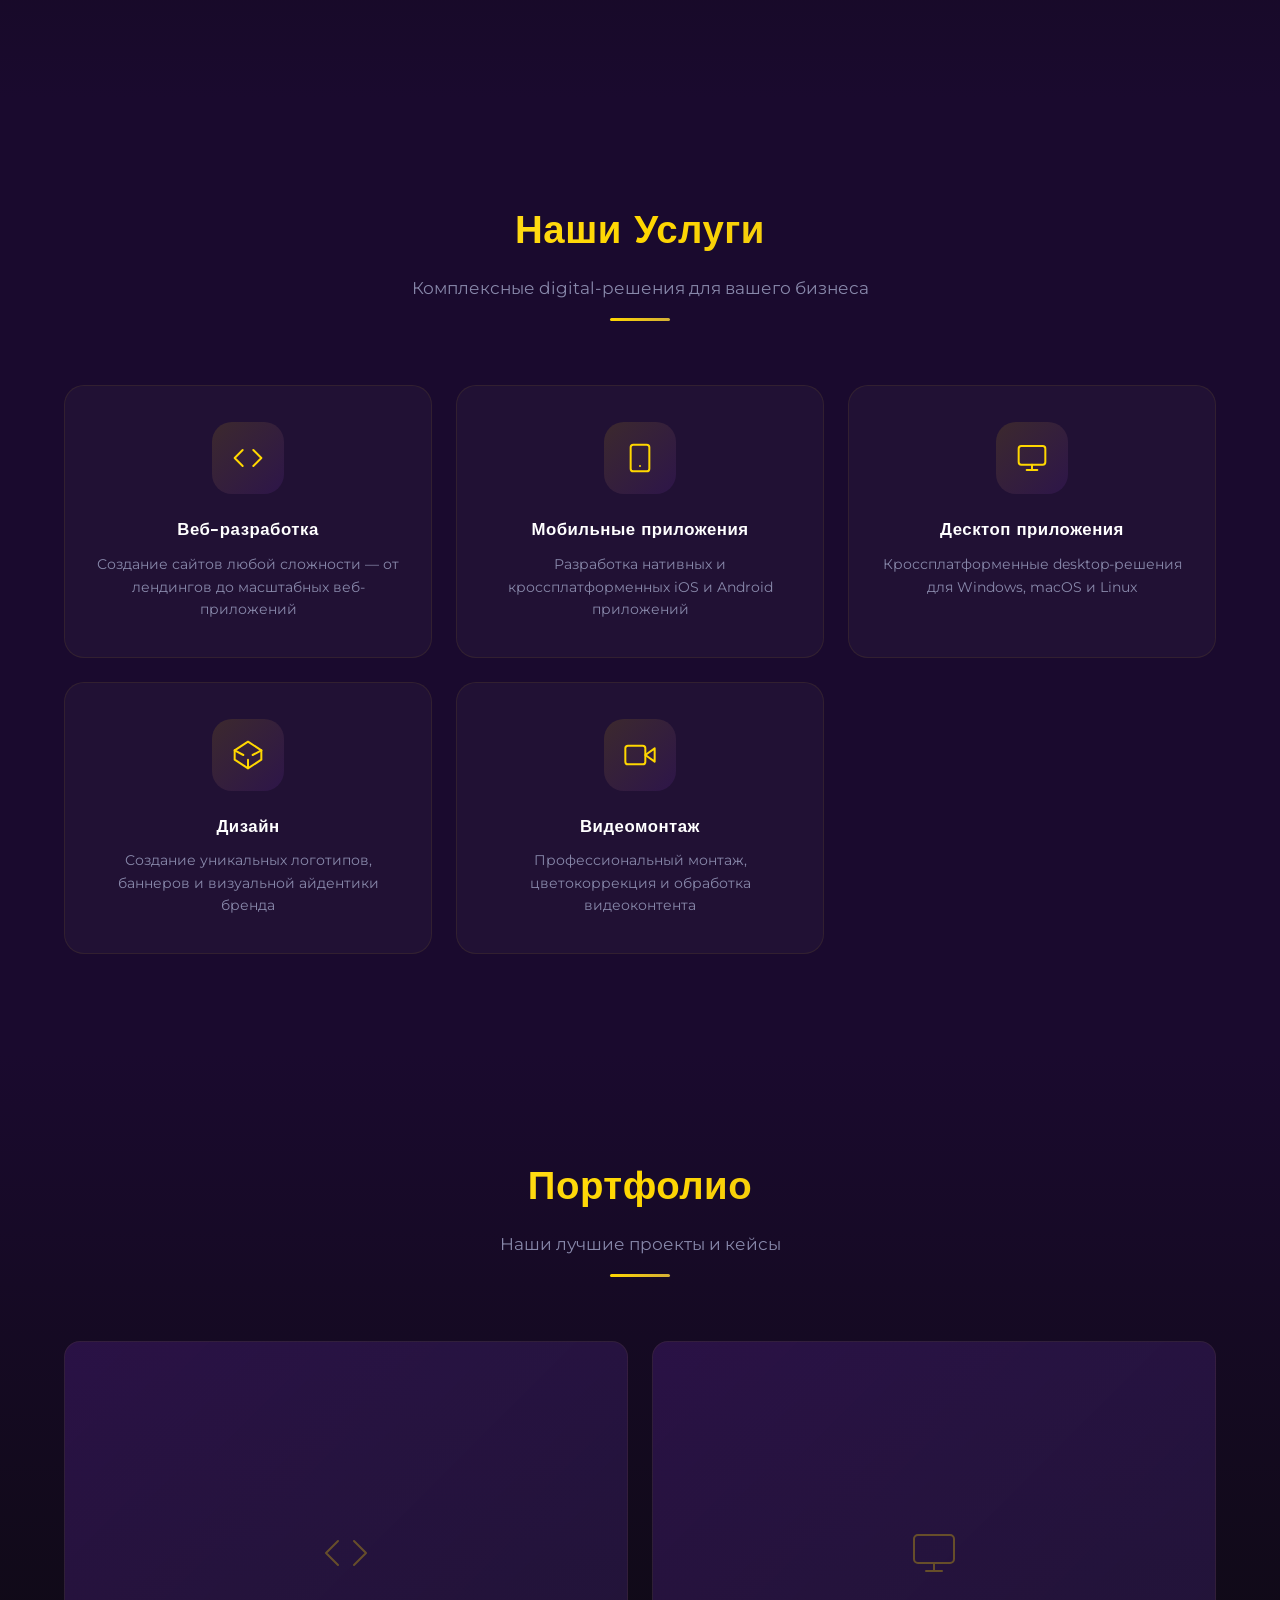
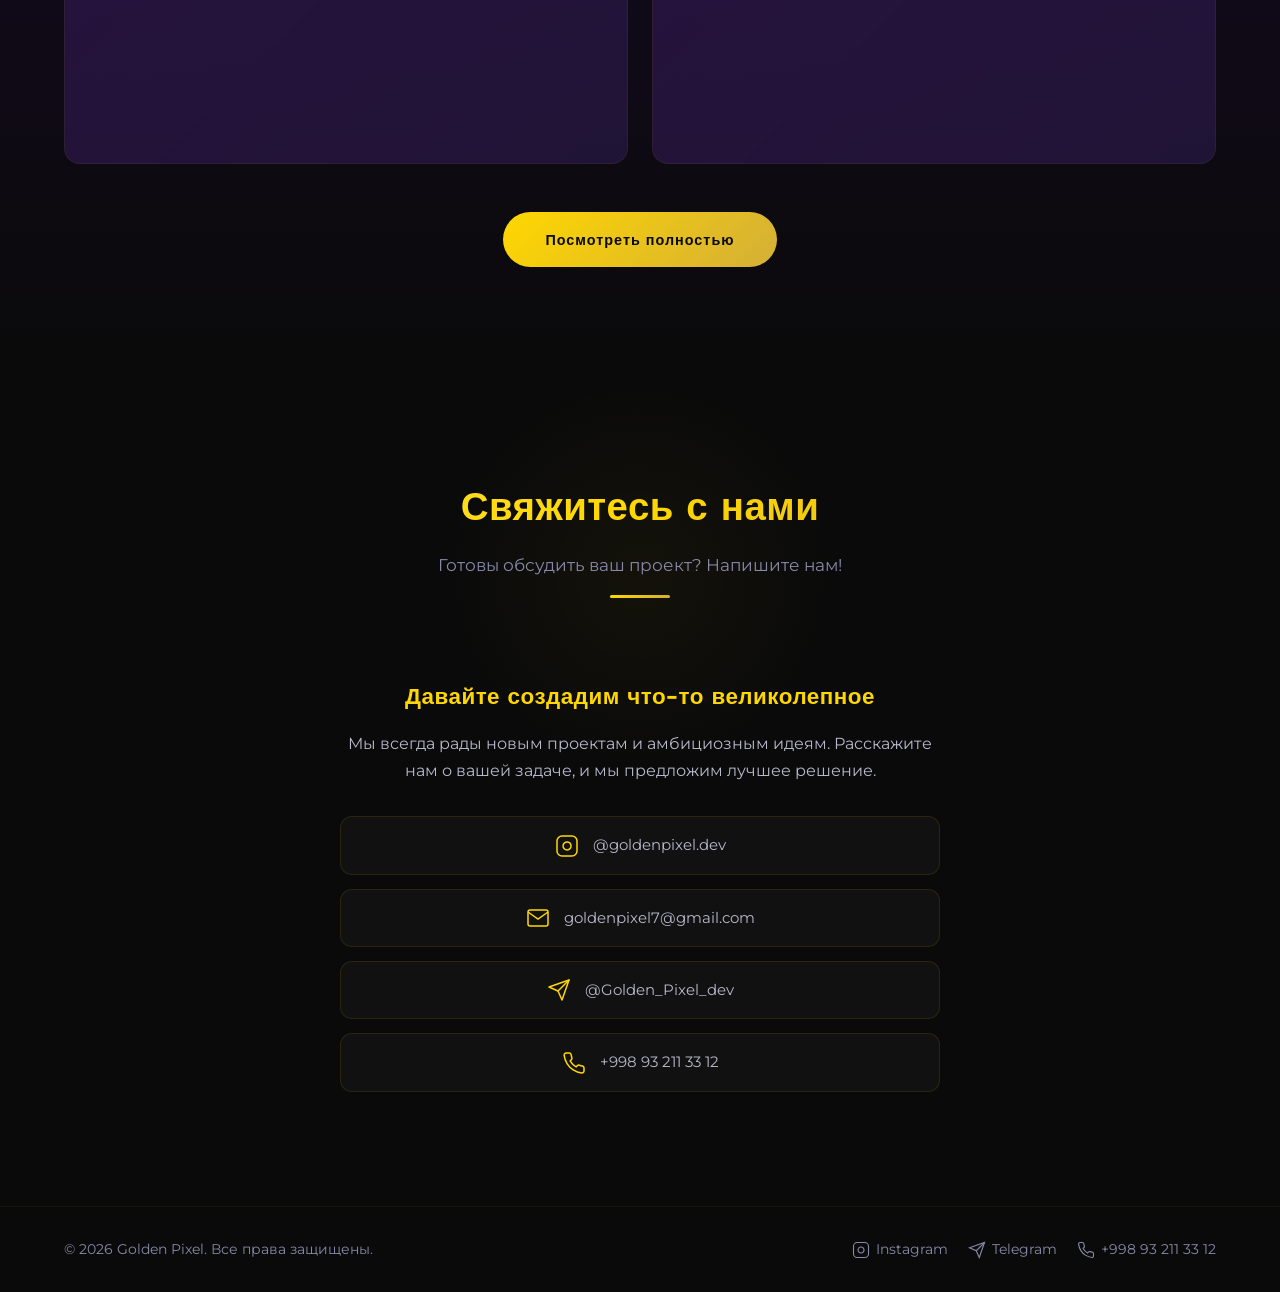
==== commit 80a9390f: "Add files via upload" ====
--- a/index.html
+++ b/index.html
@@ -7,8 +7,6 @@
     <title>Golden Pixel — Воплощаем Цифровые Идеи</title>
     <meta name="description"
         content="Golden Pixel — digital-агентство полного цикла. Веб-разработка, мобильные приложения, дизайн, SMM и видеомонтаж. Премиальное качество, современные технологии.">
-
-    <!-- Open Graph -->
     <meta property="og:type" content="website">
     <meta property="og:title" content="Golden Pixel — Воплощаем Цифровые Идеи">
     <meta property="og:description"
@@ -19,39 +17,26 @@
     <meta property="og:image" content="https://goldenpixel.dev/og-image.png">
     <meta property="og:image:width" content="1200">
     <meta property="og:image:height" content="630">
-
-    <!-- Twitter Card -->
     <meta name="twitter:card" content="summary_large_image">
     <meta name="twitter:title" content="Golden Pixel — Воплощаем Цифровые Идеи">
     <meta name="twitter:description"
         content="Digital-агентство полного цикла. Веб-разработка, мобильные приложения, дизайн, SMM и видеомонтаж.">
     <meta name="twitter:image" content="https://goldenpixel.dev/og-image.png">
-
-    <!-- Theme & PWA -->
     <meta name="theme-color" content="#0a0a0a">
     <meta name="color-scheme" content="dark">
-
-    <!-- Favicon (inline SVG) -->
     <link rel="icon" type="image/svg+xml"
         href="data:image/svg+xml,%3Csvg xmlns='http://www.w3.org/2000/svg' viewBox='0 0 100 100'%3E%3Cdefs%3E%3ClinearGradient id='g' x1='0%25' y1='0%25' x2='100%25' y2='100%25'%3E%3Cstop offset='0%25' stop-color='%23FFE55C'/%3E%3Cstop offset='50%25' stop-color='%23FFD700'/%3E%3Cstop offset='100%25' stop-color='%23D4AF37'/%3E%3C/linearGradient%3E%3C/defs%3E%3Cpolygon points='50,5 95,50 50,95 5,50' fill='url(%23g)'/%3E%3Cpolygon points='50,30 70,50 50,70 30,50' fill='rgba(10,10,10,0.15)'/%3E%3C/svg%3E">
-
-    <!-- Fonts -->
     <link rel="preconnect" href="https://fonts.googleapis.com">
     <link rel="preconnect" href="https://fonts.gstatic.com" crossorigin>
     <link
         href="https://fonts.googleapis.com/css2?family=Orbitron:wght@400;500;600;700;800;900&family=Montserrat:wght@300;400;500;600;700&display=swap"
         rel="stylesheet">
-
-    <!-- Styles -->
     <link rel="stylesheet" href="style.css">
 </head>
 
 <body>
-
-    <!-- Skip link для доступности -->
     <a href="#main-content" class="skip-link">Перейти к содержимому</a>
 
-    <!-- Скрытый контейнер для SVG определений (логотип, фильтры) -->
     <svg xmlns="http://www.w3.org/2000/svg" style="position: absolute; width: 0; height: 0; overflow: hidden;"
         aria-hidden="true">
         <defs>
@@ -70,7 +55,6 @@
         </defs>
     </svg>
 
-    <!-- ========== NAVIGATION ========== -->
     <nav class="navbar" id="navbar">
         <div class="container">
             <a href="#hero" class="nav-logo">
@@ -78,10 +62,18 @@
                 GOLDEN PIXEL
             </a>
             <div class="nav-links">
-                <a href="#about">О нас</a>
-                <a href="#services">Услуги</a>
-                <a href="#portfolio">Портфолио</a>
-                <a href="#contacts">Контакты</a>
+                <a href="#about" data-i18n="navAbout">О нас</a>
+                <a href="#services" data-i18n="navServices">Услуги</a>
+                <a href="#portfolio" data-i18n="navPortfolio">Портфолио</a>
+                <a href="#contacts" data-i18n="navContacts">Контакты</a>
+            </div>
+            <div class="lang-switcher">
+                <button class="lang-switcher-btn active" data-lang="ru" onclick="setLanguage('ru')"
+                    aria-label="Русский">RU</button>
+                <button class="lang-switcher-btn" data-lang="uzb" onclick="setLanguage('uzb')"
+                    aria-label="O'zbek">UZB</button>
+                <button class="lang-switcher-btn" data-lang="en" onclick="setLanguage('en')"
+                    aria-label="English">EN</button>
             </div>
             <button class="nav-burger" id="burger" onclick="toggleMenu()" aria-label="Открыть меню"
                 aria-expanded="false" aria-controls="mobileMenu">
@@ -92,15 +84,13 @@
         </div>
     </nav>
 
-    <!-- Mobile Menu -->
-    <div class="mobile-menu" id="mobileMenu" role="dialog" aria-label="Навигация">
-        <a href="#about" onclick="toggleMenu()">О нас</a>
-        <a href="#services" onclick="toggleMenu()">Услуги</a>
-        <a href="#portfolio" onclick="toggleMenu()">Портфолио</a>
-        <a href="#contacts" onclick="toggleMenu()">Контакты</a>
+    <div class="mobile-menu" id="mobileMenu">
+        <a href="#about" data-i18n="navAbout" onclick="toggleMenu(false)">О нас</a>
+        <a href="#services" data-i18n="navServices" onclick="toggleMenu(false)">Услуги</a>
+        <a href="#portfolio" data-i18n="navPortfolio" onclick="toggleMenu(false)">Портфолио</a>
+        <a href="#contacts" data-i18n="navContacts" onclick="toggleMenu(false)">Контакты</a>
     </div>
 
-    <!-- ========== HERO SECTION ========== -->
     <main id="main-content">
         <section class="hero" id="hero">
             <canvas class="hero-canvas" id="heroCanvas"></canvas>
@@ -109,20 +99,19 @@
                 <div class="hero-logo">
                     <img src="photo_2025-12-09_22-14-41-removebg-preview.png" alt="Golden Pixel Large Logo">
                 </div>
-                <h1>Golden Pixel — Воплощаем Цифровые Идеи</h1>
-                <p class="hero-subtitle">Разработка &bull; Дизайн &bull; Продвижение</p>
-                <a href="#contacts" class="btn-primary">Обсудить проект</a>
-            </div>
-        </section>
-
-        <!-- ========== ABOUT SECTION ========== -->
+                <h1 data-i18n="heroTitle">Golden Pixel — Воплощаем Цифровые Идеи</h1>
+                <p class="hero-subtitle" data-i18n="heroSubtitle">Разработка • Дизайн • Продвижение</p>
+                <a href="#contacts" class="btn-primary" data-i18n="heroButton">Обсудить проект</a>
+            </div>
+        </section>
+
         <section class="section about" id="about">
             <div class="container">
                 <div class="section-header reveal">
-                    <h2>О нас</h2>
+                    <h2 data-i18n="aboutTitle">О нас</h2>
                     <div class="section-divider"></div>
                 </div>
-                <p class="about-text reveal">
+                <p class="about-text reveal" data-i18n="aboutText">
                     Golden Pixel — digital-агентство полного цикла. Мы создаём современные цифровые продукты, которые
                     помогают бизнесу расти и выделяться. Наша команда объединяет экспертизу в разработке, дизайне и
                     маркетинге для достижения максимального результата.
@@ -136,8 +125,9 @@
                                     d="M2 12h20M12 2a15.3 15.3 0 0 1 4 10 15.3 15.3 0 0 1-4 10 15.3 15.3 0 0 1-4-10 15.3 15.3 0 0 1 4-10z" />
                             </svg>
                         </div>
-                        <h3>Полный цикл разработки</h3>
-                        <p>От идеи до запуска — берём на себя весь процесс создания цифрового продукта</p>
+                        <h3 data-i18n="advantage1Title">Полный цикл разработки</h3>
+                        <p data-i18n="advantage1Text">От идеи до запуска — берём на себя весь процесс создания цифрового
+                            продукта</p>
                     </div>
                     <div class="advantage-card reveal reveal-delay-2">
                         <div class="advantage-icon">
@@ -146,8 +136,9 @@
                                 <circle cx="12" cy="7" r="4" />
                             </svg>
                         </div>
-                        <h3>Индивидуальный подход</h3>
-                        <p>Каждый проект уникален — мы адаптируем решения под ваши задачи и цели</p>
+                        <h3 data-i18n="advantage2Title">Индивидуальный подход</h3>
+                        <p data-i18n="advantage2Text">Каждый проект уникален — мы адаптируем решения под ваши задачи и
+                            цели</p>
                     </div>
                     <div class="advantage-card reveal reveal-delay-3">
                         <div class="advantage-icon">
@@ -156,19 +147,19 @@
                                     points="12 2 15.09 8.26 22 9.27 17 14.14 18.18 21.02 12 17.77 5.82 21.02 7 14.14 2 9.27 8.91 8.26 12 2" />
                             </svg>
                         </div>
-                        <h3>Современные технологии</h3>
-                        <p>Используем передовые инструменты и фреймворки для лучшего результата</p>
-                    </div>
-                </div>
-            </div>
-        </section>
-
-        <!-- ========== SERVICES SECTION ========== -->
+                        <h3 data-i18n="advantage3Title">Современные технологии</h3>
+                        <p data-i18n="advantage3Text">Используем передовые инструменты и фреймворки для лучшего
+                            результата</p>
+                    </div>
+                </div>
+            </div>
+        </section>
+
         <section class="section services" id="services">
             <div class="container">
                 <div class="section-header reveal">
-                    <h2>Наши Услуги</h2>
-                    <p>Комплексные digital-решения для вашего бизнеса</p>
+                    <h2 data-i18n="servicesTitle">Наши Услуги</h2>
+                    <p data-i18n="servicesSubtitle">Комплексные digital-решения для вашего бизнеса</p>
                     <div class="section-divider"></div>
                 </div>
                 <div class="services-grid">
@@ -180,8 +171,9 @@
                                 <polyline points="8 6 2 12 8 18" />
                             </svg>
                         </div>
-                        <h3>Веб-разработка</h3>
-                        <p>Создание сайтов любой сложности — от лендингов до масштабных веб-приложений</p>
+                        <h3 data-i18n="service1Title">Веб-разработка</h3>
+                        <p data-i18n="service1Text">Создание сайтов любой сложности — от лендингов до масштабных
+                            веб-приложений</p>
                     </div>
                     <div class="service-card reveal reveal-delay-2">
                         <div class="service-icon">
@@ -191,8 +183,9 @@
                                 <line x1="12" y1="18" x2="12.01" y2="18" />
                             </svg>
                         </div>
-                        <h3>Мобильные приложения</h3>
-                        <p>Разработка нативных и кроссплатформенных iOS и Android приложений</p>
+                        <h3 data-i18n="service2Title">Мобильные приложения</h3>
+                        <p data-i18n="service2Text">Разработка нативных и кроссплатформенных iOS и Android приложений
+                        </p>
                     </div>
                     <div class="service-card reveal reveal-delay-3">
                         <div class="service-icon">
@@ -203,35 +196,11 @@
                                 <line x1="12" y1="17" x2="12" y2="21" />
                             </svg>
                         </div>
-                        <h3>Десктоп приложения</h3>
-                        <p>Кроссплатформенные desktop-решения для Windows, macOS и Linux</p>
+                        <h3 data-i18n="service3Title">Десктоп приложения</h3>
+                        <p data-i18n="service3Text">Кроссплатформенные desktop-решения для Windows, macOS и Linux</p>
                     </div>
                     <div class="service-card reveal reveal-delay-4">
                         <div class="service-icon">
-                            <svg width="32" height="32" viewBox="0 0 24 24" fill="none" stroke="#FFD700"
-                                stroke-width="1.5" stroke-linecap="round" stroke-linejoin="round">
-                                <path d="M18 8A6 6 0 0 0 6 8c0 7-3 9-3 9h18s-3-2-3-9" />
-                                <path d="M13.73 21a2 2 0 0 1-3.46 0" />
-                            </svg>
-                        </div>
-                        <h3>SMM</h3>
-                        <p>Стратегическое продвижение бренда в социальных сетях и привлечение аудитории</p>
-                    </div>
-                    <div class="service-card reveal reveal-delay-5">
-                        <div class="service-icon">
-                            <svg width="32" height="32" viewBox="0 0 24 24" fill="none" stroke="#FFD700"
-                                stroke-width="1.5" stroke-linecap="round" stroke-linejoin="round">
-                                <path
-                                    d="M23 19a2 2 0 0 1-2 2H3a2 2 0 0 1-2-2V8a2 2 0 0 1 2-2h4l2-3h6l2 3h4a2 2 0 0 1 2 2z" />
-                                <circle cx="12" cy="13" r="4" />
-                            </svg>
-                        </div>
-                        <h3>Мобилография</h3>
-                        <p>Профессиональная съёмка контента на мобильные устройства для соцсетей и рекламы</p>
-                    </div>
-                    <div class="service-card reveal reveal-delay-6">
-                        <div class="service-icon">
-                            <!-- Fixed: replaced invalid <pentagon> with valid SVG hexagon path -->
                             <svg width="32" height="32" viewBox="0 0 24 24" fill="none" stroke="#FFD700"
                                 stroke-width="1.5" stroke-linecap="round" stroke-linejoin="round">
                                 <path d="M12 2l10 6.5v7L12 22 2 15.5v-7L12 2z" />
@@ -240,8 +209,9 @@
                                 <line x1="2" y1="8.5" x2="8.5" y2="12" />
                             </svg>
                         </div>
-                        <h3>Дизайн</h3>
-                        <p>Создание уникальных логотипов, баннеров и визуальной айдентики бренда</p>
+                        <h3 data-i18n="service4Title">Дизайн</h3>
+                        <p data-i18n="service4Text">Создание уникальных логотипов, баннеров и визуальной айдентики
+                            бренда</p>
                     </div>
                     <div class="service-card reveal reveal-delay-7">
                         <div class="service-icon">
@@ -251,34 +221,22 @@
                                 <rect x="1" y="5" width="15" height="14" rx="2" ry="2" />
                             </svg>
                         </div>
-                        <h3>Видеомонтаж</h3>
-                        <p>Профессиональный монтаж, цветокоррекция и обработка видеоконтента</p>
-                    </div>
-                </div>
-            </div>
-        </section>
-
-        <!-- ========== PORTFOLIO SECTION ========== -->
+                        <h3 data-i18n="service5Title">Видеомонтаж</h3>
+                        <p data-i18n="service5Text">Профессиональный монтаж, цветокоррекция и обработка видеоконтента
+                        </p>
+                    </div>
+                </div>
+            </div>
+        </section>
+
         <section class="section portfolio" id="portfolio">
             <div class="container">
                 <div class="section-header reveal">
-                    <h2>Портфолио</h2>
-                    <p>Наши лучшие проекты и кейсы</p>
+                    <h2 data-i18n="portfolioTitle">Портфолио</h2>
+                    <p data-i18n="portfolioSubtitle">Наши лучшие проекты и кейсы</p>
                     <div class="section-divider"></div>
                 </div>
-                <div class="portfolio-tabs reveal" role="tablist" aria-label="Фильтр проектов">
-                    <button class="portfolio-tab active" role="tab" aria-selected="true" aria-controls="portfolio-grid"
-                        data-filter="all" id="tab-all">Все</button>
-                    <button class="portfolio-tab" role="tab" aria-selected="false" aria-controls="portfolio-grid"
-                        data-filter="sites" id="tab-sites">Сайты</button>
-                    <button class="portfolio-tab" role="tab" aria-selected="false" aria-controls="portfolio-grid"
-                        data-filter="apps" id="tab-apps">Приложения</button>
-                    <button class="portfolio-tab" role="tab" aria-selected="false" aria-controls="portfolio-grid"
-                        data-filter="design" id="tab-design">Дизайн</button>
-                    <button class="portfolio-tab" role="tab" aria-selected="false" aria-controls="portfolio-grid"
-                        data-filter="video" id="tab-video">Видео</button>
-                </div>
-                <div class="portfolio-grid" id="portfolio-grid" role="tabpanel" aria-labelledby="tab-all">
+                <div class="portfolio-grid" id="portfolio-grid">
                     <div class="portfolio-item reveal reveal-delay-1" data-category="sites">
                         <div class="portfolio-placeholder">
                             <svg viewBox="0 0 24 24" stroke-linecap="round" stroke-linejoin="round">
@@ -287,34 +245,11 @@
                             </svg>
                         </div>
                         <div class="portfolio-item-overlay">
-                            <h4>Корпоративный сайт</h4>
+                            <h4 data-i18n="portfolioItem1">Корпоративный сайт</h4>
                             <p>Веб-разработка</p>
                         </div>
                     </div>
-                    <div class="portfolio-item reveal reveal-delay-2" data-category="apps">
-                        <div class="portfolio-placeholder">
-                            <svg viewBox="0 0 24 24" stroke-linecap="round" stroke-linejoin="round">
-                                <rect x="5" y="2" width="14" height="20" rx="2" ry="2" />
-                                <line x1="12" y1="18" x2="12.01" y2="18" />
-                            </svg>
-                        </div>
-                        <div class="portfolio-item-overlay">
-                            <h4>Мобильное приложение</h4>
-                            <p>iOS & Android</p>
-                        </div>
-                    </div>
-                    <div class="portfolio-item reveal reveal-delay-3" data-category="design">
-                        <div class="portfolio-placeholder">
-                            <svg viewBox="0 0 24 24" stroke-linecap="round" stroke-linejoin="round">
-                                <path d="M12 2l10 6.5v7L12 22 2 15.5v-7L12 2z" />
-                            </svg>
-                        </div>
-                        <div class="portfolio-item-overlay">
-                            <h4>Фирменный стиль</h4>
-                            <p>Брендинг & Дизайн</p>
-                        </div>
-                    </div>
-                    <div class="portfolio-item reveal reveal-delay-4" data-category="sites">
+                    <div class="portfolio-item reveal reveal-delay-2" data-category="sites">
                         <div class="portfolio-placeholder">
                             <svg viewBox="0 0 24 24" stroke-linecap="round" stroke-linejoin="round">
                                 <rect x="2" y="3" width="20" height="14" rx="2" ry="2" />
@@ -323,100 +258,75 @@
                             </svg>
                         </div>
                         <div class="portfolio-item-overlay">
-                            <h4>Интернет-магазин</h4>
+                            <h4 data-i18n="portfolioItem2">Интернет-магазин</h4>
                             <p>E-Commerce</p>
                         </div>
                     </div>
-                    <div class="portfolio-item reveal reveal-delay-5" data-category="video">
-                        <div class="portfolio-placeholder">
-                            <svg viewBox="0 0 24 24" stroke-linecap="round" stroke-linejoin="round">
-                                <polygon points="23 7 16 12 23 17 23 7" />
-                                <rect x="1" y="5" width="15" height="14" rx="2" ry="2" />
-                            </svg>
-                        </div>
-                        <div class="portfolio-item-overlay">
-                            <h4>Рекламный ролик</h4>
-                            <p>Видеопродакшн</p>
-                        </div>
-                    </div>
-                    <div class="portfolio-item reveal reveal-delay-6" data-category="design">
-                        <div class="portfolio-placeholder">
-                            <svg viewBox="0 0 24 24" stroke-linecap="round" stroke-linejoin="round">
-                                <circle cx="12" cy="12" r="10" />
-                                <path d="M2 12h20" />
-                            </svg>
-                        </div>
-                        <div class="portfolio-item-overlay">
-                            <h4>Баннерная реклама</h4>
-                            <p>Digital-дизайн</p>
-                        </div>
-                    </div>
-                </div>
-            </div>
-        </section>
-
-        <!-- ========== CONTACTS SECTION ========== -->
+                </div>
+                <div class="portfolio-more reveal reveal-delay-3" style="text-align: center; margin-top: 48px;">
+                    <a href="portfolio.html" class="btn-primary" data-i18n="portfolioButton">Посмотреть полностью</a>
+                </div>
+            </div>
+        </section>
+
         <section class="section contacts" id="contacts">
             <div class="container">
                 <div class="section-header reveal">
-                    <h2>Свяжитесь с нами</h2>
-                    <p>Готовы обсудить ваш проект? Напишите нам!</p>
+                    <h2 data-i18n="contactsTitle">Свяжитесь с нами</h2>
+                    <p data-i18n="contactsSubtitle">Готовы обсудить ваш проект? Напишите нам!</p>
                     <div class="section-divider"></div>
                 </div>
                 <div class="contacts-wrapper">
                     <div class="contacts-info reveal">
-                        <h3>Давайте создадим что-то великолепное</h3>
-                        <p>Мы всегда рады новым проектам и амбициозным идеям. Расскажите нам о вашей задаче, и мы
-                            предложим
-                            лучшее решение.</p>
-                        <a href="https://www.instagram.com/golden_pixel.dev/" target="_blank" rel="noopener"
-                            class="contact-link">
+                        <h3 data-i18n="contactsHeading">Давайте создадим что-то великолепное</h3>
+                        <p data-i18n="contactsText">Мы всегда рады новым проектам и амбициозным идеям. Расскажите нам о
+                            вашей задаче, и мы предложим лучшее решение.</p>
+                        <a href="https://www.instagram.com/goldenpixel.dev?igsh=MXcyejk4MjA0ZHF1ZQ==" target="_blank"
+                            rel="noopener" class="contact-link">
                             <svg viewBox="0 0 24 24">
                                 <rect x="2" y="2" width="20" height="20" rx="5" ry="5" />
                                 <path d="M16 11.37A4 4 0 1 1 12.63 8 4 4 0 0 1 16 11.37z" />
                                 <line x1="17.5" y1="6.5" x2="17.51" y2="6.5" />
                             </svg>
-                            <span>@golden_pixel.dev</span>
+                            <span>@goldenpixel.dev</span>
                         </a>
-                        <a href="mailto:info@goldenpixel.dev" class="contact-link">
+                        <a href="mailto:goldenpixel7@gmail.com" class="contact-link">
                             <svg viewBox="0 0 24 24">
                                 <path d="M4 4h16c1.1 0 2 .9 2 2v12c0 1.1-.9 2-2 2H4c-1.1 0-2-.9-2-2V6c0-1.1.9-2 2-2z" />
                                 <polyline points="22,6 12,13 2,6" />
                             </svg>
-                            <span>info@goldenpixel.dev</span>
+                            <span>goldenpixel7@gmail.com</span>
                         </a>
-                    </div>
-                    <form class="contact-form reveal reveal-delay-2" id="contactForm"
-                        action="https://formspree.io/f/YOUR_FORM_ID" method="POST" onsubmit="handleSubmit(event)">
-                        <div class="form-group">
-                            <label for="name">Имя</label>
-                            <input type="text" id="name" name="name" placeholder="Ваше имя" required
-                                autocomplete="name">
-                        </div>
-                        <div class="form-group">
-                            <label for="contact">Контакт</label>
-                            <input type="text" id="contact" name="contact" placeholder="Телефон, email или Telegram"
-                                required autocomplete="email">
-                        </div>
-                        <div class="form-group">
-                            <label for="message">Сообщение</label>
-                            <textarea id="message" name="message" placeholder="Опишите ваш проект..."
-                                required></textarea>
-                        </div>
-                        <button type="submit" class="btn-submit">Отправить</button>
-                        <p class="form-status" id="formStatus" role="status" aria-live="polite"></p>
-                    </form>
+                        <a href="https://t.me/Golden_Pixel_dev" target="_blank" rel="noopener" class="contact-link">
+                            <svg viewBox="0 0 24 24" fill="none" stroke="currentColor" stroke-width="2"
+                                stroke-linecap="round" stroke-linejoin="round">
+                                <line x1="22" y1="2" x2="11" y2="13"></line>
+                                <polygon points="22 2 15 22 11 13 2 9 22 2"></polygon>
+                            </svg>
+                            <span>@Golden_Pixel_dev</span>
+                        </a>
+                        <a href="tel:+998932113312" class="contact-link">
+                            <svg viewBox="0 0 24 24" fill="none" stroke="currentColor" stroke-width="2"
+                                stroke-linecap="round" stroke-linejoin="round">
+                                <path
+                                    d="M22 16.92v3a2 2 0 0 1-2.18 2 19.79 19.79 0 0 1-8.63-3.07 19.5 19.5 0 0 1-6-6 19.79 19.79 0 0 1-3.07-8.67A2 2 0 0 1 4.11 2h3a2 2 0 0 1 2 1.72 12.84 12.84 0 0 0 .7 2.81 2 2 0 0 1-.45 2.11L8.09 9.91a16 16 0 0 0 6 6l1.27-1.27a2 2 0 0 1 2.11-.45 12.84 12.84 0 0 0 2.81.7A2 2 0 0 1 22 16.92z">
+                                </path>
+                            </svg>
+                            <span>+998 93 211 33 12</span>
+                        </a>
+                    </div>
                 </div>
             </div>
         </section>
     </main>
 
-    <!-- ========== FOOTER ========== -->
     <footer class="footer">
         <div class="container">
-            <span class="footer-copy">&copy; <span id="year"></span> Golden Pixel. Все права защищены.</span>
+            <span class="footer-copy">&copy; <span id="year"></span> Golden Pixel. <span data-i18n="footerCopyright">Все
+                    права защищены.</span></span>
             <div class="footer-links">
-                <a href="https://www.instagram.com/golden_pixel.dev/" target="_blank" rel="noopener">
+                <a href="https://www.instagram.com/goldenpixel.dev?igsh=MXcyejk4MjA0ZHF1ZQ==" target="_blank"
+                    rel="noopener">
                     <svg viewBox="0 0 24 24" fill="none" stroke="currentColor" stroke-width="1.5">
                         <rect x="2" y="2" width="20" height="20" rx="5" ry="5" />
                         <path d="M16 11.37A4 4 0 1 1 12.63 8 4 4 0 0 1 16 11.37z" />
@@ -424,13 +334,28 @@
                     </svg>
                     Instagram
                 </a>
+                <a href="https://t.me/Golden_Pixel_dev" target="_blank" rel="noopener">
+                    <svg viewBox="0 0 24 24" fill="none" stroke="currentColor" stroke-width="1.5">
+                        <line x1="22" y1="2" x2="11" y2="13"></line>
+                        <polygon points="22 2 15 22 11 13 2 9 22 2"></polygon>
+                    </svg>
+                    Telegram
+                </a>
+                <a href="tel:+998932113312">
+                    <svg viewBox="0 0 24 24" fill="none" stroke="currentColor" stroke-width="1.5" stroke-linecap="round"
+                        stroke-linejoin="round">
+                        <path
+                            d="M22 16.92v3a2 2 0 0 1-2.18 2 19.79 19.79 0 0 1-8.63-3.07 19.5 19.5 0 0 1-6-6 19.79 19.79 0 0 1-3.07-8.67A2 2 0 0 1 4.11 2h3a2 2 0 0 1 2 1.72 12.84 12.84 0 0 0 .7 2.81 2 2 0 0 1-.45 2.11L8.09 9.91a16 16 0 0 0 6 6l1.27-1.27a2 2 0 0 1 2.11-.45 12.84 12.84 0 0 0 2.81.7A2 2 0 0 1 22 16.92z">
+                        </path>
+                    </svg>
+                    +998 93 211 33 12
+                </a>
             </div>
         </div>
     </footer>
 
-    <!-- Scripts -->
+    <script src="translations.js"></script>
     <script src="script.js"></script>
-
 </body>
 
 </html>
--- a/style.css
+++ b/style.css
@@ -1,4 +1,3 @@
-/* ========== RESET & BASE ========== */
 *,
 *::before,
 *::after {
@@ -7,7 +6,6 @@
     box-sizing: border-box;
 }
 
-/* Skip link — виден только при фокусе с клавиатуры */
 .skip-link {
     position: absolute;
     top: -100px;
@@ -84,7 +82,6 @@
     color: inherit;
 }
 
-/* Фокус для клавиатурной навигации */
 a:focus-visible,
 button:focus-visible,
 input:focus-visible,
@@ -103,7 +100,6 @@
     padding: 0 24px;
 }
 
-/* ========== NAVIGATION ========== */
 .navbar {
     position: fixed;
     top: 0;
@@ -126,6 +122,7 @@
     display: flex;
     align-items: center;
     justify-content: space-between;
+    position: relative;
 }
 
 .nav-logo {
@@ -148,6 +145,9 @@
     display: flex;
     gap: 32px;
     align-items: center;
+    position: absolute;
+    left: 50%;
+    transform: translateX(-50%);
 }
 
 .nav-links a {
@@ -178,6 +178,108 @@
     width: 100%;
 }
 
+.lang-switcher {
+    display: flex;
+    align-items: center;
+    gap: 4px;
+    margin-left: auto;
+    background: rgba(255, 255, 255, 0.03);
+    border: 1px solid rgba(255, 215, 0, 0.1);
+    border-radius: 30px;
+    padding: 4px;
+}
+
+.lang-switcher-btn {
+    font-family: 'Montserrat', sans-serif;
+    font-size: 0.75rem;
+    font-weight: 600;
+    padding: 6px 14px;
+    background: transparent;
+    border: none;
+    border-radius: 20px;
+    color: var(--text-secondary);
+    cursor: pointer;
+    transition: all 0.3s ease;
+    letter-spacing: 0.5px;
+}
+
+.lang-switcher-btn:hover {
+    color: var(--gold);
+    background: rgba(255, 215, 0, 0.05);
+}
+
+.lang-switcher-btn.active {
+    background: linear-gradient(135deg, var(--gold), var(--gold-dark));
+    color: var(--bg-dark);
+    box-shadow: 0 2px 8px rgba(255, 215, 0, 0.2);
+}
+
+.nav-back-btn {
+    font-size: 0.88rem !important;
+    font-weight: 500 !important;
+    padding: 10px 24px !important;
+    background: transparent !important;
+    border: 1px solid rgba(255, 215, 0, 0.3) !important;
+    color: var(--text-secondary) !important;
+    border-radius: 30px !important;
+    transition: all 0.3s ease !important;
+    letter-spacing: 0.3px !important;
+}
+
+.nav-back-btn:hover {
+    background: rgba(255, 215, 0, 0.1) !important;
+    border-color: var(--gold) !important;
+    color: var(--gold) !important;
+    transform: translateY(-1px) !important;
+    box-shadow: 0 4px 12px rgba(255, 215, 0, 0.15) !important;
+}
+
+.nav-back-icon {
+    display: flex;
+    align-items: center;
+    justify-content: center;
+    width: 44px;
+    height: 44px;
+    margin-left: 16px;
+    background: transparent;
+    border: 1px solid rgba(255, 215, 0, 0.3);
+    color: var(--text-secondary);
+    border-radius: 50%;
+    transition: all 0.3s ease;
+}
+
+.nav-back-icon:hover {
+    background: rgba(255, 215, 0, 0.1);
+    border-color: var(--gold);
+    color: var(--gold);
+    transform: translateY(-2px);
+    box-shadow: 0 4px 12px rgba(255, 215, 0, 0.15);
+}
+
+.nav-back-icon svg {
+    width: 20px;
+    height: 20px;
+    transition: transform 0.3s ease;
+}
+
+.nav-back-icon:hover svg {
+    transform: translateX(-2px);
+}
+
+.mobile-lang-switcher {
+    display: flex;
+    gap: 8px;
+    margin-top: 20px;
+    padding-top: 20px;
+    border-top: 1px solid rgba(255, 215, 0, 0.1);
+}
+
+.mobile-lang-switcher .lang-switcher-btn {
+    flex: 1;
+    padding: 10px;
+    font-size: 0.9rem;
+}
+
 .nav-burger {
     display: none;
     flex-direction: column;
@@ -209,7 +311,6 @@
     transform: rotate(-45deg) translate(5px, -5px);
 }
 
-/* ========== HERO SECTION ========== */
 .hero {
     position: relative;
     min-height: 100vh;
@@ -244,7 +345,7 @@
     z-index: 3;
     text-align: center;
     max-width: 800px;
-    padding: 0 24px;
+    padding: 40px 24px 0;
     will-change: transform, opacity;
 }
 
@@ -330,9 +431,6 @@
     left: 100%;
 }
 
-
-
-/* ========== SECTION COMMON ========== */
 .section {
     padding: 100px 0;
     position: relative;
@@ -369,7 +467,6 @@
     border-radius: 2px;
 }
 
-/* ========== ABOUT SECTION ========== */
 .about {
     background: linear-gradient(180deg, var(--bg-dark) 0%, var(--bg-purple) 100%);
 }
@@ -438,7 +535,6 @@
     line-height: 1.6;
 }
 
-/* ========== SERVICES SECTION ========== */
 .services {
     background: var(--bg-purple);
 }
@@ -515,9 +611,26 @@
     line-height: 1.6;
 }
 
-/* ========== PORTFOLIO SECTION ========== */
 .portfolio {
     background: linear-gradient(180deg, var(--bg-purple) 0%, var(--bg-dark) 100%);
+}
+
+.portfolio-tabs~.portfolio-grid .portfolio-item.reveal,
+.portfolio-tabs~.portfolio-grid .portfolio-item.reveal.visible,
+.portfolio .portfolio-item.reveal {
+    opacity: 1 !important;
+    transform: translateY(0) !important;
+}
+
+.portfolio .reveal.visible,
+.portfolio .reveal {
+    opacity: 1 !important;
+    transform: translateY(0) !important;
+}
+
+.portfolio-grid .portfolio-item {
+    opacity: 1 !important;
+    transform: translateY(0) !important;
 }
 
 .portfolio-tabs {
@@ -587,7 +700,8 @@
 .portfolio-placeholder svg {
     width: 48px;
     height: 48px;
-    stroke: var(--gold);
+    color: var(--gold);
+    stroke: currentColor;
     opacity: 0.3;
     fill: none;
     stroke-width: 1;
@@ -621,7 +735,6 @@
     color: var(--text-muted);
 }
 
-/* ========== CONTACTS SECTION ========== */
 .contacts {
     background: var(--bg-dark);
     position: relative;
@@ -640,15 +753,16 @@
 }
 
 .contacts-wrapper {
-    display: grid;
-    grid-template-columns: 1fr 1fr;
-    gap: 48px;
-    align-items: start;
+    display: flex;
+    justify-content: center;
+    align-items: center;
     width: 100%;
 }
 
 .contacts-info {
     padding-top: 16px;
+    max-width: 600px;
+    text-align: center;
 }
 
 .contacts-info h3 {
@@ -666,6 +780,7 @@
 .contact-link {
     display: flex;
     align-items: center;
+    justify-content: center;
     gap: 14px;
     padding: 16px 20px;
     background: var(--card-bg);
@@ -786,7 +901,6 @@
     color: #f44336;
 }
 
-/* ========== FOOTER ========== */
 .footer {
     background: var(--bg-dark);
     padding: 32px 0;
@@ -830,7 +944,6 @@
     height: 18px;
 }
 
-/* ========== ANIMATIONS ========== */
 .reveal {
     opacity: 0;
     transform: translateY(40px);
@@ -870,7 +983,23 @@
     transition-delay: 0.7s;
 }
 
-/* ========== MOBILE NAV (smooth animation) ========== */
+.navbar.menu-open .nav-logo {
+    opacity: 0;
+    visibility: hidden;
+    pointer-events: none;
+}
+
+.navbar.menu-open .lang-switcher {
+    opacity: 0;
+    visibility: hidden;
+    pointer-events: none;
+}
+
+.navbar.menu-open {
+    background: transparent;
+    border-bottom: none;
+}
+
 .mobile-menu {
     position: fixed;
     top: 0;
@@ -879,7 +1008,7 @@
     height: 100vh;
     background: rgba(10, 10, 10, 0.97);
     backdrop-filter: blur(20px);
-    z-index: 999;
+    z-index: 998;
     display: flex;
     flex-direction: column;
     align-items: center;
@@ -931,9 +1060,6 @@
     color: var(--gold);
 }
 
-/* ========== RESPONSIVE ========== */
-
-/* Ultra-wide Screens */
 @media (min-width: 2560px) {
     .container {
         max-width: 1800px;
@@ -948,19 +1074,25 @@
     }
 }
 
-/* Standard Desktop / Laptops */
 @media (max-width: 1440px) {
     .container {
         max-width: 1200px;
     }
 }
 
-/* Tablets (Landscape) / Small Laptops */
 @media (max-width: 1024px) {
     .container {
         padding: 0 24px;
     }
 
+    .nav-links {
+        gap: 20px;
+    }
+
+    .nav-links a {
+        font-size: 0.82rem;
+    }
+
     .services-grid {
         grid-template-columns: repeat(auto-fit, minmax(280px, 1fr));
     }
@@ -968,12 +1100,20 @@
     .portfolio-grid {
         grid-template-columns: repeat(auto-fit, minmax(300px, 1fr));
     }
-}
-
-/* Tablets (Portrait) */
-@media (max-width: 768px) {
+
+    .hero-content {
+        padding-top: 40px;
+    }
+}
+
+@media (max-width: 860px) {
     .nav-links {
         display: none;
+    }
+
+    .lang-switcher {
+        margin-left: auto;
+        margin-right: 12px;
     }
 
     .nav-burger {
@@ -991,8 +1131,7 @@
     }
 
     .contacts-wrapper {
-        grid-template-columns: 1fr;
-        gap: 40px;
+        justify-content: center;
     }
 
     .contact-link {
@@ -1015,88 +1154,388 @@
     }
 }
 
-/* Large Phones */
 @media (max-width: 480px) {
+
+    .container {
+        padding: 0 16px;
+    }
+
+    .navbar {
+        padding: 12px 0;
+    }
+
+    .navbar.scrolled {
+        padding: 8px 0;
+    }
+
+    .nav-logo {
+        font-size: 1rem;
+        gap: 8px;
+    }
+
+    .nav-logo-img {
+        height: 34px;
+    }
+
+    .lang-switcher {
+        margin-left: auto;
+        margin-right: 8px;
+        padding: 3px;
+        gap: 2px;
+    }
+
+    .lang-switcher-btn {
+        font-size: 0.7rem;
+        padding: 5px 10px;
+    }
+
+    .nav-back-icon {
+        width: 34px;
+        height: 34px;
+    }
+
+    .nav-back-icon svg {
+        width: 16px;
+        height: 16px;
+    }
+
+    .nav-back-btn {
+        font-size: 0.7rem !important;
+        padding: 6px 12px !important;
+        border-width: 1px !important;
+    }
+
+    .hero {
+        min-height: 100vh;
+        min-height: 100dvh;
+    }
+
+    .hero-content {
+        padding: 0 16px;
+    }
+
+    .hero-logo {
+        width: 110px;
+        height: 110px;
+        margin-bottom: 24px;
+    }
+
+    .hero h1 {
+        font-size: 1.75rem;
+        line-height: 1.2;
+        margin-bottom: 12px;
+    }
+
+    .hero-subtitle {
+        font-size: 0.9rem;
+        letter-spacing: 1px;
+        margin-bottom: 32px;
+    }
+
+    .btn-primary {
+        padding: 14px 32px;
+        font-size: 0.8rem;
+        letter-spacing: 0.5px;
+        border-radius: 40px;
+    }
+
+    .btn-primary:hover {
+        transform: translateY(-2px) scale(1.02);
+    }
+
+    .section {
+        padding: 60px 0;
+    }
+
+    .section-header {
+        margin-bottom: 40px;
+    }
+
     .section-header h2 {
-        font-size: 1.8rem;
-    }
-
-    .hero h1 {
-        font-size: 2.2rem;
+        font-size: 1.5rem;
+        margin-bottom: 10px;
+    }
+
+    .section-header p {
+        font-size: 0.9rem;
+        padding: 0 8px;
+    }
+
+    .section-divider {
+        width: 48px;
+        height: 2px;
+        margin-top: 12px;
+    }
+
+    .about-text {
+        font-size: 0.92rem;
+        line-height: 1.7;
+        margin-bottom: 36px;
+        padding: 0 4px;
+    }
+
+    .advantages-grid {
+        grid-template-columns: 1fr;
+        gap: 16px;
+        max-width: 100%;
+    }
+
+    .advantage-card {
+        padding: 28px 20px;
+        border-radius: 14px;
+    }
+
+    .advantage-card:hover {
+        transform: translateY(-3px);
+    }
+
+    .advantage-icon {
+        width: 56px;
+        height: 56px;
+        margin-bottom: 16px;
+        border-radius: 14px;
+    }
+
+    .advantage-icon svg {
+        width: 28px;
+        height: 28px;
+    }
+
+    .advantage-card h3 {
+        font-size: 0.92rem;
+        margin-bottom: 8px;
+    }
+
+    .advantage-card p {
+        font-size: 0.84rem;
+        line-height: 1.55;
+    }
+
+    .services-grid {
+        grid-template-columns: 1fr;
+        gap: 16px;
+    }
+
+    .service-card {
+        padding: 28px 20px;
+        border-radius: 16px;
+    }
+
+    .service-card:hover {
+        transform: translateY(-4px);
+    }
+
+    .service-icon {
+        width: 60px;
+        height: 60px;
+        margin-bottom: 18px;
+        border-radius: 16px;
+    }
+
+    .service-card h3 {
+        font-size: 0.95rem;
+        margin-bottom: 8px;
+    }
+
+    .service-card p {
+        font-size: 0.84rem;
+        line-height: 1.55;
     }
 
     .portfolio-grid {
         grid-template-columns: 1fr;
-    }
-}
-
-/* Medium Phones */
-@media (max-width: 425px) {
-    .section-header p {
-        font-size: 0.95rem;
-    }
-
-    .about-text {
-        font-size: 0.95rem;
+        gap: 16px;
+    }
+
+    .portfolio-item {
+        border-radius: 14px;
+        aspect-ratio: 16/10;
+    }
+
+    .portfolio-item:hover {
+        transform: translateY(-3px);
+    }
+
+    .portfolio-item-overlay {
+        padding: 18px;
+    }
+
+    .portfolio-item-overlay h4 {
+        font-size: 0.88rem;
+    }
+
+    .portfolio-item-overlay p {
+        font-size: 0.76rem;
+    }
+
+    .portfolio-placeholder svg {
+        width: 40px;
+        height: 40px;
     }
 
     .portfolio-tabs {
-        gap: 10px;
+        gap: 8px;
     }
 
     .portfolio-tab {
         padding: 8px 16px;
-        font-size: 0.8rem;
-    }
-}
-
-/* Standard Phones (iPhone) */
-@media (max-width: 375px) {
-    .container {
-        padding: 0 18px;
-    }
-
-    .hero-subtitle {
-        font-size: 0.85rem;
-        letter-spacing: 0.5px;
-    }
-
-    .btn-primary {
-        padding: 14px 28px;
-        font-size: 0.8rem;
+        font-size: 0.78rem;
+    }
+
+    .portfolio-more {
+        margin-top: 32px !important;
+    }
+
+    .contacts::before {
+        width: 280px;
+        height: 280px;
+    }
+
+    .contacts-info {
+        max-width: 100%;
+    }
+
+    .contacts-info h3 {
+        font-size: 1.15rem;
+        margin-bottom: 12px;
+    }
+
+    .contacts-info p {
+        font-size: 0.9rem;
+        margin-bottom: 24px;
+        line-height: 1.6;
+    }
+
+    .contact-link {
+        padding: 14px 16px;
+        gap: 12px;
+        border-radius: 10px;
+        margin-bottom: 12px;
+    }
+
+    .contact-link:hover {
+        transform: translateX(4px);
+    }
+
+    .contact-link svg {
+        width: 22px;
+        height: 22px;
+    }
+
+    .contact-link span {
+        font-size: 0.88rem;
     }
 
     .contact-form {
         padding: 24px 16px;
-    }
-
-    .portfolio-tab {
-        padding: 7px 14px;
-        font-size: 0.75rem;
-    }
-}
-
-/* Small Phones */
-@media (max-width: 320px) {
+        border-radius: 16px;
+    }
+
+    .form-group {
+        margin-bottom: 16px;
+    }
+
+    .form-group label {
+        font-size: 0.82rem;
+        margin-bottom: 6px;
+    }
+
+    .form-group input,
+    .form-group textarea {
+        padding: 12px 14px;
+        font-size: 0.9rem;
+        border-radius: 10px;
+    }
+
+    .form-group textarea {
+        min-height: 100px;
+    }
+
+    .btn-submit {
+        padding: 14px;
+        font-size: 0.85rem;
+        border-radius: 10px;
+    }
+
+    .form-status {
+        font-size: 0.82rem;
+    }
+
+    .footer {
+        padding: 24px 0;
+    }
+
+    .footer .container {
+        flex-direction: column;
+        text-align: center;
+        gap: 12px;
+    }
+
+    .footer-copy {
+        font-size: 0.78rem;
+    }
+
+    .footer-links {
+        gap: 16px;
+    }
+
+    .footer-links a {
+        font-size: 0.78rem;
+    }
+
+    .footer-links svg {
+        width: 16px;
+        height: 16px;
+    }
+
+    .mobile-menu {
+        gap: 24px;
+    }
+
+    .mobile-menu a {
+        font-size: 1.1rem;
+    }
+
+    .reveal {
+        transform: translateY(24px);
+    }
+
+    @keyframes floatLogo {
+
+        0%,
+        100% {
+            transform: translateY(0);
+        }
+
+        50% {
+            transform: translateY(-8px);
+        }
+    }
+}
+
+@media (max-width: 425px) {
+
     .container {
         padding: 0 14px;
     }
 
     .nav-logo {
-        font-size: 0.95rem;
-        gap: 8px;
+        font-size: 0.92rem;
+        gap: 6px;
     }
 
     .nav-logo-img {
-        height: 32px;
-    }
-
-    .section-header h2 {
-        font-size: 1.4rem;
-    }
-
-    .hero h1 {
-        font-size: 1.6rem;
+        height: 30px;
+    }
+
+    .lang-switcher {
+        margin-right: 6px;
+        padding: 2px;
+    }
+
+    .lang-switcher-btn {
+        font-size: 0.65rem;
+        padding: 4px 8px;
     }
 
     .hero-logo {
@@ -1105,21 +1544,587 @@
         margin-bottom: 20px;
     }
 
+    .hero h1 {
+        font-size: 1.55rem;
+    }
+
+    .hero-subtitle {
+        font-size: 0.85rem;
+        letter-spacing: 0.5px;
+        margin-bottom: 28px;
+    }
+
+    .btn-primary {
+        padding: 12px 28px;
+        font-size: 0.78rem;
+    }
+
+    .section {
+        padding: 50px 0;
+    }
+
+    .section-header {
+        margin-bottom: 32px;
+    }
+
+    .section-header h2 {
+        font-size: 1.35rem;
+    }
+
+    .section-header p {
+        font-size: 0.85rem;
+    }
+
+    .about-text {
+        font-size: 0.88rem;
+        line-height: 1.65;
+        margin-bottom: 28px;
+    }
+
+    .advantage-card {
+        padding: 24px 16px;
+    }
+
+    .advantage-icon {
+        width: 50px;
+        height: 50px;
+        border-radius: 12px;
+    }
+
+    .advantage-icon svg {
+        width: 24px;
+        height: 24px;
+    }
+
+    .advantage-card h3 {
+        font-size: 0.88rem;
+    }
+
+    .advantage-card p {
+        font-size: 0.82rem;
+    }
+
+    .service-card {
+        padding: 24px 16px;
+    }
+
+    .service-icon {
+        width: 54px;
+        height: 54px;
+        border-radius: 14px;
+    }
+
+    .service-card h3 {
+        font-size: 0.9rem;
+    }
+
+    .service-card p {
+        font-size: 0.82rem;
+    }
+
+    .portfolio-item {
+        aspect-ratio: 16/11;
+    }
+
+    .portfolio-tab {
+        padding: 7px 14px;
+        font-size: 0.75rem;
+    }
+
     .portfolio-tabs {
         gap: 6px;
     }
 
+    .portfolio-item-overlay {
+        padding: 16px;
+    }
+
+    .contacts-info h3 {
+        font-size: 1.05rem;
+    }
+
+    .contacts-info p {
+        font-size: 0.85rem;
+    }
+
+    .contact-link {
+        padding: 12px 14px;
+        gap: 10px;
+    }
+
+    .contact-link svg {
+        width: 20px;
+        height: 20px;
+    }
+
+    .contact-link span {
+        font-size: 0.84rem;
+    }
+
+    .contact-form {
+        padding: 20px 14px;
+    }
+
+    .footer-copy {
+        font-size: 0.75rem;
+    }
+
+    .footer-links a {
+        font-size: 0.75rem;
+    }
+
+    .mobile-menu a {
+        font-size: 1rem;
+    }
+
+    .mobile-menu {
+        gap: 22px;
+    }
+}
+
+@media (max-width: 375px) {
+
+    .container {
+        padding: 0 12px;
+    }
+
+    .navbar {
+        padding: 10px 0;
+    }
+
+    .nav-logo {
+        font-size: 0.85rem;
+        gap: 6px;
+    }
+
+    .nav-logo-img {
+        height: 28px;
+    }
+
+    .lang-switcher {
+        margin-right: 4px;
+    }
+
+    .lang-switcher-btn {
+        font-size: 0.6rem;
+        padding: 3px 7px;
+    }
+
+    .hero-logo {
+        width: 90px;
+        height: 90px;
+        margin-bottom: 18px;
+    }
+
+    .hero h1 {
+        font-size: 1.4rem;
+        line-height: 1.25;
+    }
+
+    .hero-subtitle {
+        font-size: 0.8rem;
+        letter-spacing: 0.3px;
+        margin-bottom: 24px;
+    }
+
+    .btn-primary {
+        padding: 12px 24px;
+        font-size: 0.75rem;
+    }
+
+    .section {
+        padding: 44px 0;
+    }
+
+    .section-header {
+        margin-bottom: 28px;
+    }
+
+    .section-header h2 {
+        font-size: 1.25rem;
+    }
+
+    .section-header p {
+        font-size: 0.82rem;
+    }
+
+    .section-divider {
+        width: 40px;
+    }
+
+    .about-text {
+        font-size: 0.84rem;
+        margin-bottom: 24px;
+    }
+
+    .advantage-card {
+        padding: 22px 14px;
+    }
+
+    .advantage-card h3 {
+        font-size: 0.85rem;
+    }
+
+    .advantage-card p {
+        font-size: 0.8rem;
+    }
+
+    .service-card {
+        padding: 22px 14px;
+    }
+
+    .service-icon {
+        width: 50px;
+        height: 50px;
+    }
+
+    .service-card h3 {
+        font-size: 0.87rem;
+    }
+
+    .service-card p {
+        font-size: 0.8rem;
+    }
+
+    .portfolio-item {
+        aspect-ratio: 3/2;
+    }
+
     .portfolio-tab {
         padding: 6px 12px;
+        font-size: 0.72rem;
+    }
+
+    .portfolio-item-overlay h4 {
+        font-size: 0.84rem;
+    }
+
+    .portfolio-item-overlay p {
+        font-size: 0.72rem;
+    }
+
+    .contacts::before {
+        width: 220px;
+        height: 220px;
+    }
+
+    .contacts-info h3 {
+        font-size: 0.95rem;
+    }
+
+    .contacts-info p {
+        font-size: 0.82rem;
+        margin-bottom: 20px;
     }
 
     .contact-link {
-        padding: 12px 14px;
+        padding: 12px;
+        gap: 10px;
+        border-radius: 8px;
+    }
+
+    .contact-link span {
+        font-size: 0.82rem;
+    }
+
+    .contact-form {
+        padding: 18px 12px;
+        border-radius: 14px;
+    }
+
+    .form-group input,
+    .form-group textarea {
+        padding: 11px 12px;
+        font-size: 0.88rem;
+    }
+
+    .btn-submit {
+        padding: 12px;
+        font-size: 0.82rem;
+    }
+
+    .footer {
+        padding: 20px 0;
+    }
+
+    .footer-copy {
+        font-size: 0.72rem;
+    }
+
+    .footer-links a {
+        font-size: 0.72rem;
+    }
+
+    .footer-links svg {
+        width: 14px;
+        height: 14px;
+    }
+
+    .mobile-menu {
+        gap: 20px;
+    }
+
+    .mobile-menu a {
+        font-size: 0.95rem;
+    }
+}
+
+@media (max-width: 320px) {
+
+    .container {
+        padding: 0 10px;
+    }
+
+    .navbar {
+        padding: 12px 0;
+    }
+
+    .nav-logo {
+        font-size: 0;
+        gap: 0;
+    }
+
+    .nav-logo-img {
+        height: 30px;
+    }
+
+    .lang-switcher {
+        margin-right: 4px;
+        padding: 3px;
+        gap: 2px;
+    }
+
+    .lang-switcher-btn {
+        font-size: 0.62rem;
+        padding: 4px 8px;
+    }
+
+    .hero-logo {
+        width: 80px;
+        height: 80px;
+        margin-bottom: 16px;
+    }
+
+    .hero h1 {
+        font-size: 1.2rem;
+        line-height: 1.3;
+        margin-bottom: 8px;
+    }
+
+    .hero-subtitle {
+        font-size: 0.72rem;
+        letter-spacing: 0;
+        margin-bottom: 20px;
+    }
+
+    .btn-primary {
+        padding: 10px 20px;
+        font-size: 0.7rem;
+        border-radius: 30px;
+    }
+
+    .section {
+        padding: 36px 0;
+    }
+
+    .section-header {
+        margin-bottom: 24px;
+    }
+
+    .section-header h2 {
+        font-size: 1.1rem;
+    }
+
+    .section-header p {
+        font-size: 0.78rem;
+    }
+
+    .section-divider {
+        width: 36px;
+    }
+
+    .about-text {
+        font-size: 0.8rem;
+        line-height: 1.6;
+        margin-bottom: 20px;
+    }
+
+    .advantages-grid {
+        gap: 12px;
+    }
+
+    .advantage-card {
+        padding: 20px 12px;
+        border-radius: 12px;
+    }
+
+    .advantage-icon {
+        width: 44px;
+        height: 44px;
+        margin-bottom: 12px;
+        border-radius: 10px;
+    }
+
+    .advantage-icon svg {
+        width: 22px;
+        height: 22px;
+    }
+
+    .advantage-card h3 {
+        font-size: 0.82rem;
+    }
+
+    .advantage-card p {
+        font-size: 0.76rem;
+    }
+
+    .services-grid {
+        gap: 12px;
+    }
+
+    .service-card {
+        padding: 20px 12px;
+        border-radius: 12px;
+    }
+
+    .service-icon {
+        width: 46px;
+        height: 46px;
+        border-radius: 12px;
+        margin-bottom: 14px;
+    }
+
+    .service-icon svg {
+        width: 22px;
+        height: 22px;
+    }
+
+    .service-card h3 {
+        font-size: 0.82rem;
+    }
+
+    .service-card p {
+        font-size: 0.76rem;
+    }
+
+    .portfolio {
+        padding-top: 70px;
+    }
+
+    .portfolio-grid {
+        gap: 12px;
+    }
+
+    .portfolio-item {
+        aspect-ratio: 16/10;
+        border-radius: 10px;
+    }
+
+    .portfolio-item-overlay {
+        padding: 12px;
+    }
+
+    .portfolio-item-overlay h4 {
+        font-size: 0.8rem;
+    }
+
+    .portfolio-item-overlay p {
+        font-size: 0.7rem;
+    }
+
+    .portfolio-placeholder svg {
+        width: 32px;
+        height: 32px;
+    }
+
+    .portfolio-tabs {
+        gap: 4px;
+    }
+
+    .portfolio-tab {
+        padding: 5px 10px;
+        font-size: 0.68rem;
+    }
+
+    .portfolio-more {
+        margin-top: 24px !important;
+    }
+
+    .contacts::before {
+        width: 180px;
+        height: 180px;
+    }
+
+    .contacts-info h3 {
+        font-size: 0.88rem;
+    }
+
+    .contacts-info p {
+        font-size: 0.78rem;
+        margin-bottom: 16px;
+        line-height: 1.55;
+    }
+
+    .contact-link {
+        padding: 10px;
+        gap: 8px;
+        margin-bottom: 10px;
+    }
+
+    .contact-link svg {
+        width: 18px;
+        height: 18px;
+    }
+
+    .contact-link span {
+        font-size: 0.78rem;
+    }
+
+    .contact-form {
+        padding: 16px 10px;
+        border-radius: 12px;
+    }
+
+    .form-group input,
+    .form-group textarea {
+        padding: 10px;
         font-size: 0.85rem;
-    }
-}
-
-/* ========== REDUCED MOTION ========== */
+        border-radius: 8px;
+    }
+
+    .btn-submit {
+        padding: 11px;
+        font-size: 0.78rem;
+        border-radius: 8px;
+    }
+
+    .footer {
+        padding: 16px 0;
+    }
+
+    .footer-copy {
+        font-size: 0.68rem;
+    }
+
+    .footer-links a {
+        font-size: 0.68rem;
+        gap: 4px;
+    }
+
+    .footer-links svg {
+        width: 13px;
+        height: 13px;
+    }
+
+    .mobile-menu {
+        gap: 18px;
+    }
+
+    .mobile-menu a {
+        font-size: 0.9rem;
+    }
+}
+
 @media (prefers-reduced-motion: reduce) {
 
     *,
@@ -1134,7 +2139,6 @@
         animation: none;
     }
 
-
     .reveal {
         opacity: 1;
         transform: none;
@@ -1145,7 +2149,6 @@
     }
 }
 
-/* ========== PRINT ========== */
 @media print {
 
     .skip-link,
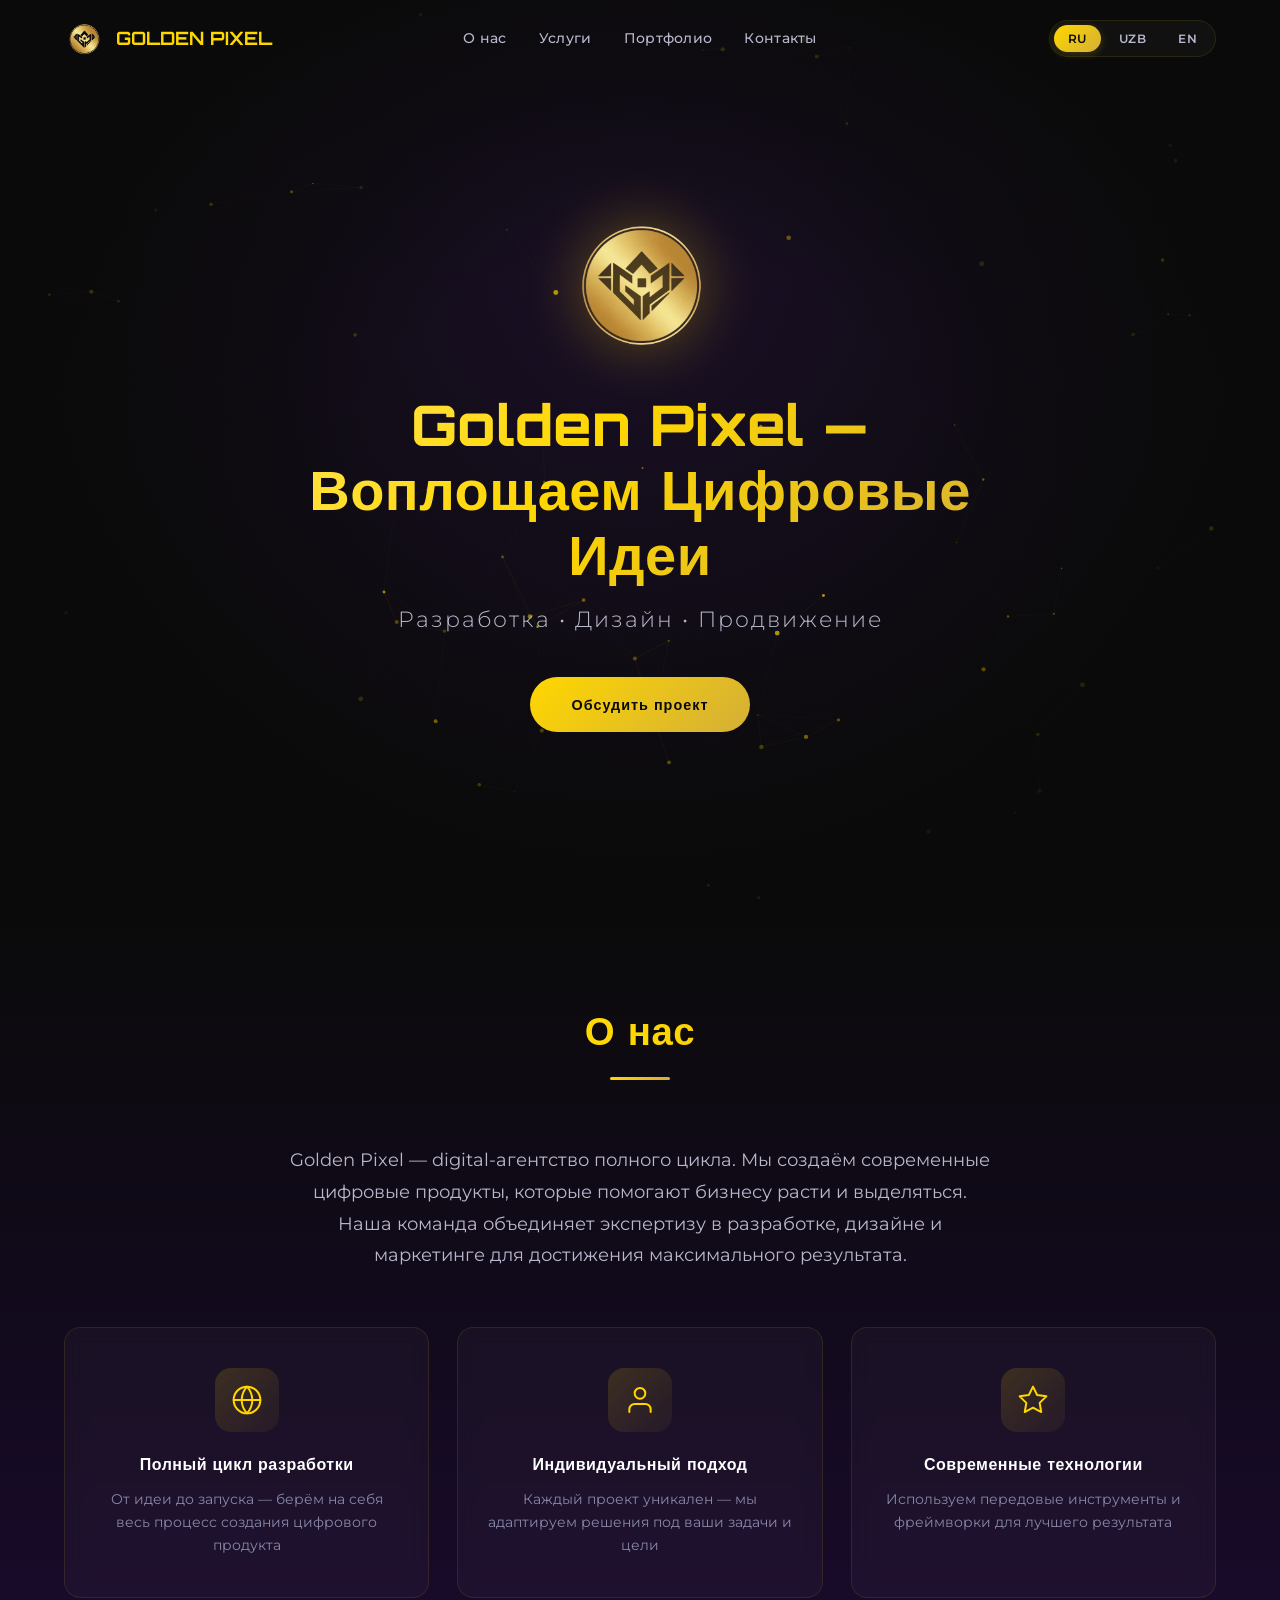
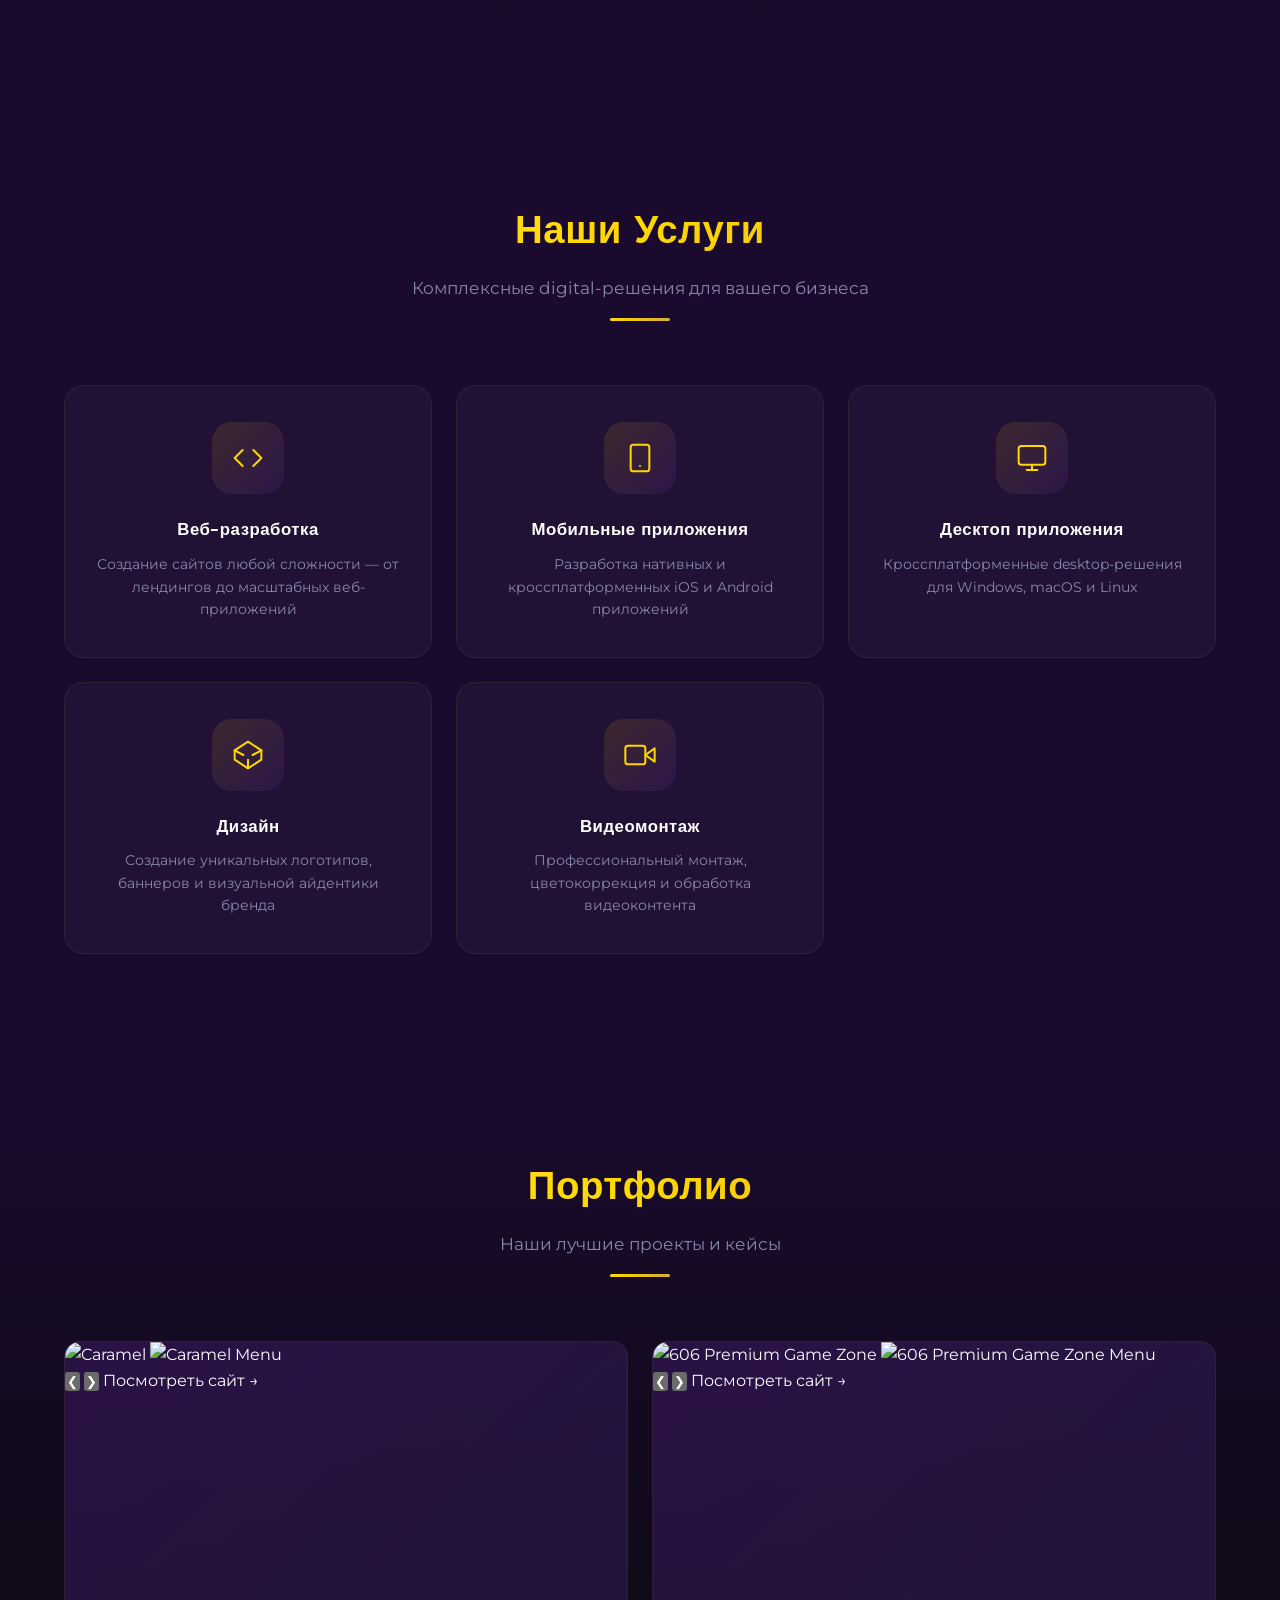
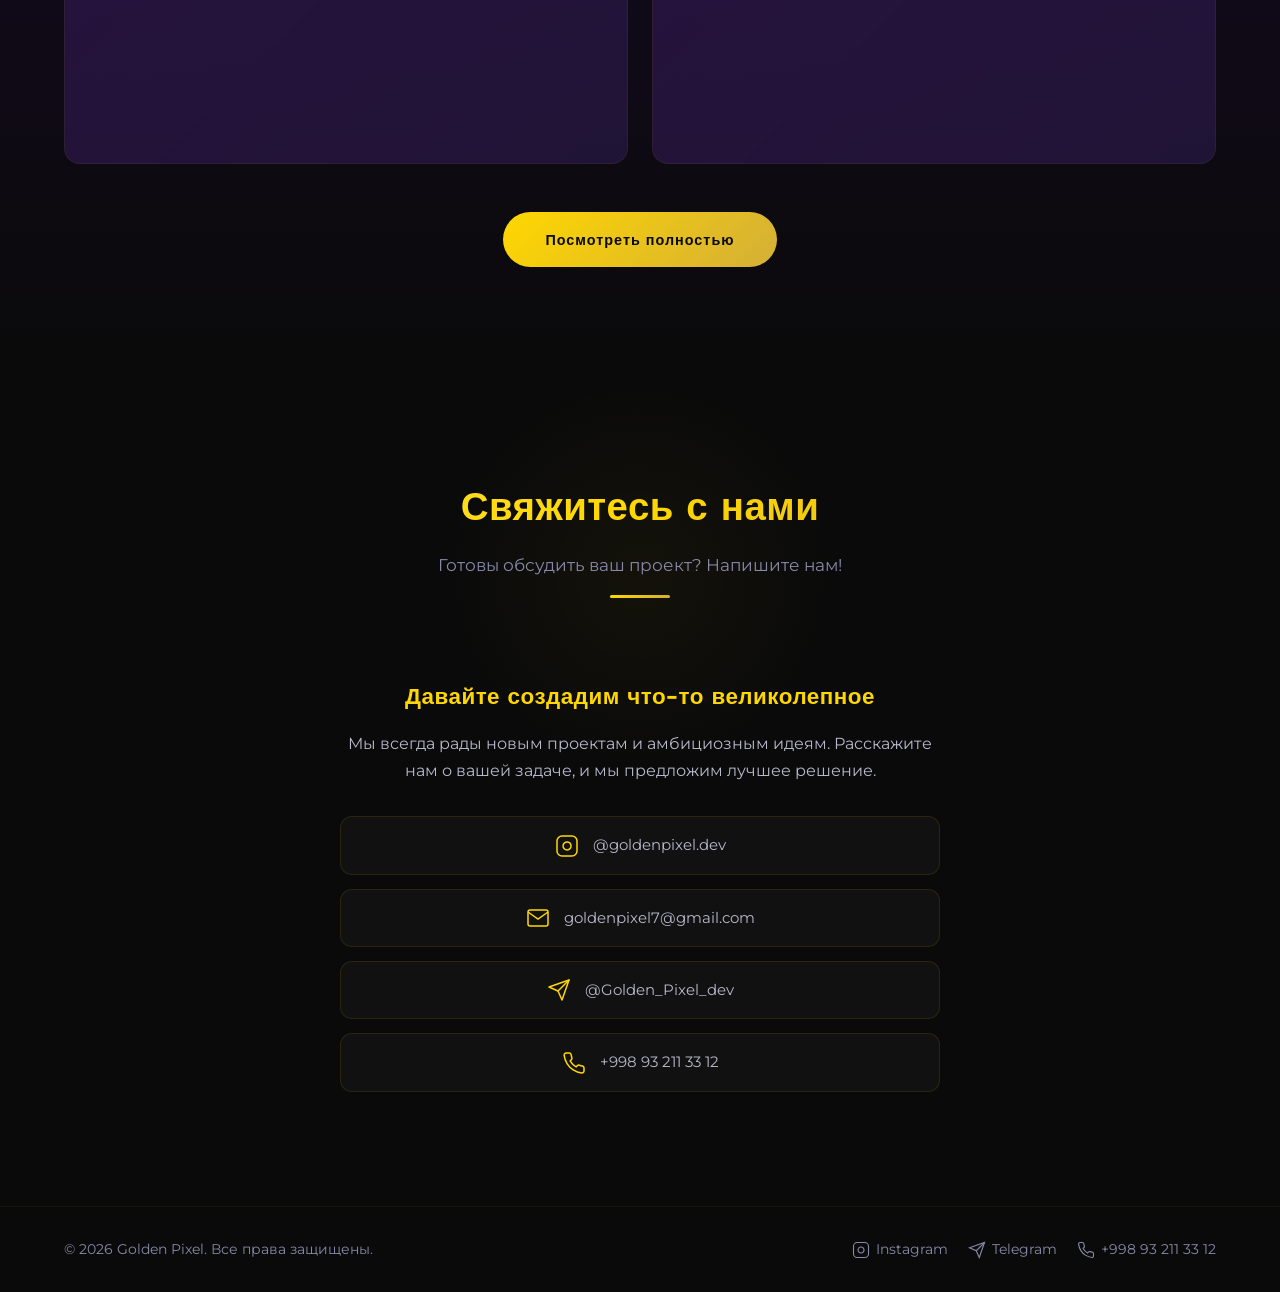
==== commit f265617b: "Update print statement from 'Hello' to 'Goodbye'" ====
--- a/index.html
+++ b/index.html
@@ -29,7 +29,7 @@
     <link rel="preconnect" href="https://fonts.googleapis.com">
     <link rel="preconnect" href="https://fonts.gstatic.com" crossorigin>
     <link
-        href="https://fonts.googleapis.com/css2?family=Orbitron:wght@400;500;600;700;800;900&family=Montserrat:wght@300;400;500;600;700&display=swap"
+        href="https://fonts.googleapis.com/css2?family=Orbitron:wght@400;500;600;700;800;900&family=Montserrat:wght@300;400;500;600;700&family=Russo+One&display=swap"
         rel="stylesheet">
     <link rel="stylesheet" href="style.css">
 </head>
@@ -238,29 +238,34 @@
                 </div>
                 <div class="portfolio-grid" id="portfolio-grid">
                     <div class="portfolio-item reveal reveal-delay-1" data-category="sites">
-                        <div class="portfolio-placeholder">
-                            <svg viewBox="0 0 24 24" stroke-linecap="round" stroke-linejoin="round">
-                                <polyline points="16 18 22 12 16 6" />
-                                <polyline points="8 6 2 12 8 18" />
-                            </svg>
-                        </div>
+                        <div class="portfolio-images" id="caramel-slider">
+                            <img src="caramel.jpg" alt="Caramel" class="portfolio-img active">
+                            <img src="caramel_menu.jpg" alt="Caramel Menu" class="portfolio-img">
+                        </div>
+                        <button class="portfolio-nav prev" onclick="changeSlide(-1)">❮</button>
+                        <button class="portfolio-nav next" onclick="changeSlide(1)">❯</button>
                         <div class="portfolio-item-overlay">
-                            <h4 data-i18n="portfolioItem1">Корпоративный сайт</h4>
+                            <h4>Caramel</h4>
                             <p>Веб-разработка</p>
                         </div>
+                        <a href="https://caramel-uz.vercel.app/" target="_blank" rel="noopener" class="portfolio-link">
+                            Посмотреть сайт →
+                        </a>
                     </div>
                     <div class="portfolio-item reveal reveal-delay-2" data-category="sites">
-                        <div class="portfolio-placeholder">
-                            <svg viewBox="0 0 24 24" stroke-linecap="round" stroke-linejoin="round">
-                                <rect x="2" y="3" width="20" height="14" rx="2" ry="2" />
-                                <line x1="8" y1="21" x2="16" y2="21" />
-                                <line x1="12" y1="17" x2="12" y2="21" />
-                            </svg>
-                        </div>
+                        <div class="portfolio-images" id="606-slider">
+                            <img src="606.jpg" alt="606 Premium Game Zone" class="portfolio-img active">
+                            <img src="606_menu.jpg" alt="606 Premium Game Zone Menu" class="portfolio-img">
+                        </div>
+                        <button class="portfolio-nav prev" onclick="changeSlide606(-1)">❮</button>
+                        <button class="portfolio-nav next" onclick="changeSlide606(1)">❯</button>
                         <div class="portfolio-item-overlay">
-                            <h4 data-i18n="portfolioItem2">Интернет-магазин</h4>
-                            <p>E-Commerce</p>
-                        </div>
+                            <h4>606 Premium Game Zone</h4>
+                            <p>Веб-разработка</p>
+                        </div>
+                        <a href="https://606gameclub.netlify.app/" target="_blank" rel="noopener" class="portfolio-link">
+                            Посмотреть сайт →
+                        </a>
                     </div>
                 </div>
                 <div class="portfolio-more reveal reveal-delay-3" style="text-align: center; margin-top: 48px;">
@@ -358,4 +363,4 @@
     <script src="script.js"></script>
 </body>
 
-</html>+</html>
